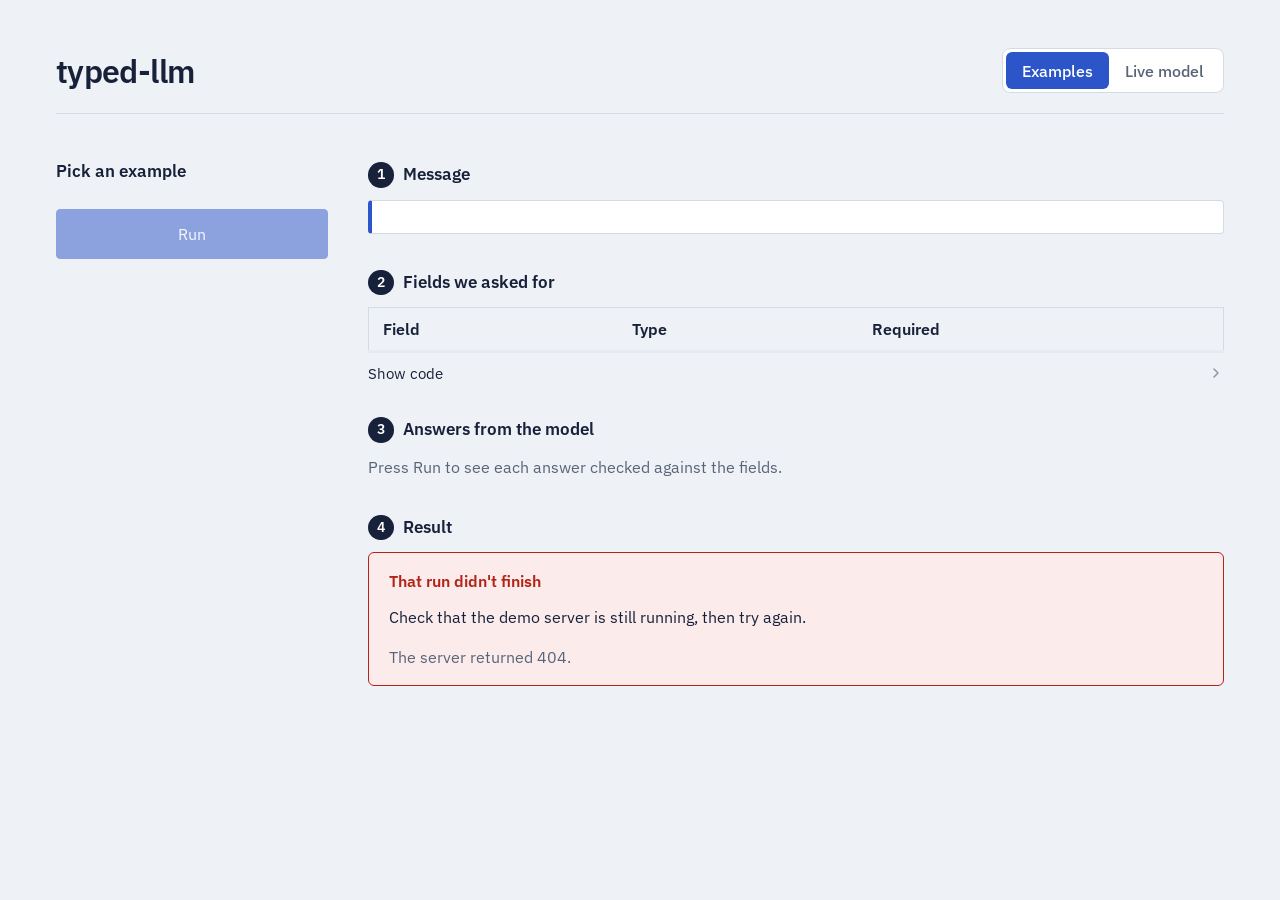
==== kotlin-library/demo-ui/src/main/resources/static/index.html @ dff80be6 "Kotlin library added with schema generator and LLM provider support" ====
<!doctype html>
<html lang="en" data-theme="light">
<head>
  <meta charset="utf-8">
  <meta name="viewport" content="width=device-width, initial-scale=1">
  <title>typed-llm demo</title>
  <link rel="preconnect" href="https://fonts.googleapis.com">
  <link rel="preconnect" href="https://fonts.gstatic.com" crossorigin>
  <link rel="stylesheet" href="https://fonts.googleapis.com/css2?family=IBM+Plex+Mono:wght@400;500&family=IBM+Plex+Sans:wght@400;500;600&display=swap">
  <link rel="stylesheet" href="vendor/pico.min.css">
  <link rel="stylesheet" href="styles.css">
  <script type="module" src="app.js"></script>
</head>
<body>
  <header class="masthead">
    <h1>typed-llm</h1>
    <div class="modes" role="tablist" aria-label="Demo mode">
      <button type="button" role="tab" id="tab-examples" data-mode="examples" aria-selected="true">Examples</button>
      <button type="button" role="tab" id="tab-live" data-mode="live" aria-selected="false">Live model</button>
    </div>
  </header>

  <main class="layout">
    <aside class="controls">
      <div id="examples-controls">
        <h2>Pick an example</h2>
        <fieldset id="scenario-list"></fieldset>
      </div>
      <div id="live-controls" hidden>
        <h2>How the fields are sent</h2>
        <fieldset id="live-model-list"></fieldset>
        <p class="hint">Runs on this computer with Ollama. Free, and no account needed.</p>
      </div>
      <button id="run-button" type="button" disabled>Run</button>
    </aside>

    <div class="flow">
      <section class="step" aria-labelledby="step-message">
        <h2 id="step-message"><span class="step-number">1</span>Message</h2>
        <blockquote id="message-view" class="message"></blockquote>
        <textarea id="message-input" rows="3" hidden aria-label="Message to send to the model"></textarea>
      </section>

      <section class="step" aria-labelledby="step-fields">
        <h2 id="step-fields"><span class="step-number">2</span>Fields we asked for</h2>
        <table class="fields">
          <thead><tr><th>Field</th><th>Type</th><th>Required</th></tr></thead>
          <tbody id="field-rows"></tbody>
        </table>
        <details class="code">
          <summary>Show code</summary>
          <p>The Kotlin type a developer writes</p>
          <pre><code id="target-source"></code></pre>
          <p>The JSON Schema the library generates from it</p>
          <pre><code id="target-schema"></code></pre>
        </details>
      </section>

      <section class="step" aria-labelledby="step-answers">
        <h2 id="step-answers"><span class="step-number">3</span>Answers from the model</h2>
        <p id="answers-empty" class="empty">Press Run to see each answer checked against the fields.</p>
        <ol id="attempts" class="attempts"></ol>
      </section>

      <section class="step" aria-labelledby="step-result" aria-live="polite">
        <h2 id="step-result"><span class="step-number">4</span>Result</h2>
        <div id="result" class="result"></div>
      </section>
    </div>
  </main>

  <template id="attempt-template">
    <li class="attempt">
      <div class="attempt-head">
        <span class="attempt-number"></span>
        <span class="verdict"></span>
      </div>
      <p class="attempt-problem"></p>
      <pre class="attempt-output"></pre>
      <details class="attempt-error">
        <summary>Exact error</summary>
        <pre></pre>
      </details>
    </li>
  </template>
</body>
</html>
---- kotlin-library/demo-ui/src/main/resources/static/vendor/pico.min.css ----
@charset "UTF-8";/*!
 * Pico CSS ✨ v2.1.1 (https://picocss.com)
 * Copyright 2019-2025 - Licensed under MIT
 */:host,:root{--pico-font-family-emoji:"Apple Color Emoji","Segoe UI Emoji","Segoe UI Symbol","Noto Color Emoji";--pico-font-family-sans-serif:system-ui,"Segoe UI",Roboto,Oxygen,Ubuntu,Cantarell,Helvetica,Arial,"Helvetica Neue",sans-serif,var(--pico-font-family-emoji);--pico-font-family-monospace:ui-monospace,SFMono-Regular,"SF Mono",Menlo,Consolas,"Liberation Mono",monospace,var(--pico-font-family-emoji);--pico-font-family:var(--pico-font-family-sans-serif);--pico-line-height:1.5;--pico-font-weight:400;--pico-font-size:100%;--pico-text-underline-offset:0.1rem;--pico-border-radius:0.25rem;--pico-border-width:0.0625rem;--pico-outline-width:0.125rem;--pico-transition:0.2s ease-in-out;--pico-spacing:1rem;--pico-typography-spacing-vertical:1rem;--pico-block-spacing-vertical:var(--pico-spacing);--pico-block-spacing-horizontal:var(--pico-spacing);--pico-grid-column-gap:var(--pico-spacing);--pico-grid-row-gap:var(--pico-spacing);--pico-form-element-spacing-vertical:0.75rem;--pico-form-element-spacing-horizontal:1rem;--pico-group-box-shadow:0 0 0 rgba(0, 0, 0, 0);--pico-group-box-shadow-focus-with-button:0 0 0 var(--pico-outline-width) var(--pico-primary-focus);--pico-group-box-shadow-focus-with-input:0 0 0 0.0625rem var(--pico-form-element-border-color);--pico-modal-overlay-backdrop-filter:blur(0.375rem);--pico-nav-element-spacing-vertical:1rem;--pico-nav-element-spacing-horizontal:0.5rem;--pico-nav-link-spacing-vertical:0.5rem;--pico-nav-link-spacing-horizontal:0.5rem;--pico-nav-breadcrumb-divider:">";--pico-icon-checkbox:url("data:image/svg+xml,%3Csvg xmlns='http://www.w3.org/2000/svg' width='24' height='24' viewBox='0 0 24 24' fill='none' stroke='rgb(255, 255, 255)' stroke-width='4' stroke-linecap='round' stroke-linejoin='round'%3E%3Cpolyline points='20 6 9 17 4 12'%3E%3C/polyline%3E%3C/svg%3E");--pico-icon-minus:url("data:image/svg+xml,%3Csvg xmlns='http://www.w3.org/2000/svg' width='24' height='24' viewBox='0 0 24 24' fill='none' stroke='rgb(255, 255, 255)' stroke-width='4' stroke-linecap='round' stroke-linejoin='round'%3E%3Cline x1='5' y1='12' x2='19' y2='12'%3E%3C/line%3E%3C/svg%3E");--pico-icon-chevron:url("data:image/svg+xml,%3Csvg xmlns='http://www.w3.org/2000/svg' width='24' height='24' viewBox='0 0 24 24' fill='none' stroke='rgb(136, 145, 164)' stroke-width='2' stroke-linecap='round' stroke-linejoin='round'%3E%3Cpolyline points='6 9 12 15 18 9'%3E%3C/polyline%3E%3C/svg%3E");--pico-icon-date:url("data:image/svg+xml,%3Csvg xmlns='http://www.w3.org/2000/svg' width='24' height='24' viewBox='0 0 24 24' fill='none' stroke='rgb(136, 145, 164)' stroke-width='2' stroke-linecap='round' stroke-linejoin='round'%3E%3Crect x='3' y='4' width='18' height='18' rx='2' ry='2'%3E%3C/rect%3E%3Cline x1='16' y1='2' x2='16' y2='6'%3E%3C/line%3E%3Cline x1='8' y1='2' x2='8' y2='6'%3E%3C/line%3E%3Cline x1='3' y1='10' x2='21' y2='10'%3E%3C/line%3E%3C/svg%3E");--pico-icon-time:url("data:image/svg+xml,%3Csvg xmlns='http://www.w3.org/2000/svg' width='24' height='24' viewBox='0 0 24 24' fill='none' stroke='rgb(136, 145, 164)' stroke-width='2' stroke-linecap='round' stroke-linejoin='round'%3E%3Ccircle cx='12' cy='12' r='10'%3E%3C/circle%3E%3Cpolyline points='12 6 12 12 16 14'%3E%3C/polyline%3E%3C/svg%3E");--pico-icon-search:url("data:image/svg+xml,%3Csvg xmlns='http://www.w3.org/2000/svg' width='24' height='24' viewBox='0 0 24 24' fill='none' stroke='rgb(136, 145, 164)' stroke-width='1.5' stroke-linecap='round' stroke-linejoin='round'%3E%3Ccircle cx='11' cy='11' r='8'%3E%3C/circle%3E%3Cline x1='21' y1='21' x2='16.65' y2='16.65'%3E%3C/line%3E%3C/svg%3E");--pico-icon-close:url("data:image/svg+xml,%3Csvg xmlns='http://www.w3.org/2000/svg' width='24' height='24' viewBox='0 0 24 24' fill='none' stroke='rgb(136, 145, 164)' stroke-width='3' stroke-linecap='round' stroke-linejoin='round'%3E%3Cline x1='18' y1='6' x2='6' y2='18'%3E%3C/line%3E%3Cline x1='6' y1='6' x2='18' y2='18'%3E%3C/line%3E%3C/svg%3E");--pico-icon-loading:url("data:image/svg+xml,%3Csvg fill='none' height='24' width='24' viewBox='0 0 24 24' xmlns='http://www.w3.org/2000/svg' %3E%3Cstyle%3E g %7B animation: rotate 2s linear infinite; transform-origin: center center; %7D circle %7B stroke-dasharray: 75,100; stroke-dashoffset: -5; animation: dash 1.5s ease-in-out infinite; stroke-linecap: round; %7D @keyframes rotate %7B 0%25 %7B transform: rotate(0deg); %7D 100%25 %7B transform: rotate(360deg); %7D %7D @keyframes dash %7B 0%25 %7B stroke-dasharray: 1,100; stroke-dashoffset: 0; %7D 50%25 %7B stroke-dasharray: 44.5,100; stroke-dashoffset: -17.5; %7D 100%25 %7B stroke-dasharray: 44.5,100; stroke-dashoffset: -62; %7D %7D %3C/style%3E%3Cg%3E%3Ccircle cx='12' cy='12' r='10' fill='none' stroke='rgb(136, 145, 164)' stroke-width='4' /%3E%3C/g%3E%3C/svg%3E")}@media (min-width:576px){:host,:root{--pico-font-size:106.25%}}@media (min-width:768px){:host,:root{--pico-font-size:112.5%}}@media (min-width:1024px){:host,:root{--pico-font-size:118.75%}}@media (min-width:1280px){:host,:root{--pico-font-size:125%}}@media (min-width:1536px){:host,:root{--pico-font-size:131.25%}}a{--pico-text-decoration:underline}a.contrast,a.secondary{--pico-text-decoration:underline}small{--pico-font-size:0.875em}h1,h2,h3,h4,h5,h6{--pico-font-weight:700}h1{--pico-font-size:2rem;--pico-line-height:1.125;--pico-typography-spacing-top:3rem}h2{--pico-font-size:1.75rem;--pico-line-height:1.15;--pico-typography-spacing-top:2.625rem}h3{--pico-font-size:1.5rem;--pico-line-height:1.175;--pico-typography-spacing-top:2.25rem}h4{--pico-font-size:1.25rem;--pico-line-height:1.2;--pico-typography-spacing-top:1.874rem}h5{--pico-font-size:1.125rem;--pico-line-height:1.225;--pico-typography-spacing-top:1.6875rem}h6{--pico-font-size:1rem;--pico-line-height:1.25;--pico-typography-spacing-top:1.5rem}tfoot td,tfoot th,thead td,thead th{--pico-font-weight:600;--pico-border-width:0.1875rem}code,kbd,pre,samp{--pico-font-family:var(--pico-font-family-monospace)}kbd{--pico-font-weight:bolder}:where(select,textarea),input:not([type=submit],[type=button],[type=reset],[type=checkbox],[type=radio],[type=file]){--pico-outline-width:0.0625rem}[type=search]{--pico-border-radius:5rem}[type=checkbox],[type=radio]{--pico-border-width:0.125rem}[type=checkbox][role=switch]{--pico-border-width:0.1875rem}details.dropdown summary:not([role=button]){--pico-outline-width:0.0625rem}nav details.dropdown summary:focus-visible{--pico-outline-width:0.125rem}[role=search]{--pico-border-radius:5rem}[role=group]:has(button.secondary:focus,[type=submit].secondary:focus,[type=button].secondary:focus,[role=button].secondary:focus),[role=search]:has(button.secondary:focus,[type=submit].secondary:focus,[type=button].secondary:focus,[role=button].secondary:focus){--pico-group-box-shadow-focus-with-button:0 0 0 var(--pico-outline-width) var(--pico-secondary-focus)}[role=group]:has(button.contrast:focus,[type=submit].contrast:focus,[type=button].contrast:focus,[role=button].contrast:focus),[role=search]:has(button.contrast:focus,[type=submit].contrast:focus,[type=button].contrast:focus,[role=button].contrast:focus){--pico-group-box-shadow-focus-with-button:0 0 0 var(--pico-outline-width) var(--pico-contrast-focus)}[role=group] [role=button],[role=group] [type=button],[role=group] [type=submit],[role=group] button,[role=search] [role=button],[role=search] [type=button],[role=search] [type=submit],[role=search] button{--pico-form-element-spacing-horizontal:2rem}details summary[role=button]:not(.outline)::after{filter:brightness(0) invert(1)}[aria-busy=true]:not(input,select,textarea):is(button,[type=submit],[type=button],[type=reset],[role=button]):not(.outline)::before{filter:brightness(0) invert(1)}:host(:not([data-theme=dark])),:root:not([data-theme=dark]),[data-theme=light]{color-scheme:light;--pico-background-color:#fff;--pico-color:#373c44;--pico-text-selection-color:rgba(2, 154, 232, 0.25);--pico-muted-color:#646b79;--pico-muted-border-color:rgb(231, 234, 239.5);--pico-primary:#0172ad;--pico-primary-background:#0172ad;--pico-primary-border:var(--pico-primary-background);--pico-primary-underline:rgba(1, 114, 173, 0.5);--pico-primary-hover:#015887;--pico-primary-hover-background:#02659a;--pico-primary-hover-border:var(--pico-primary-hover-background);--pico-primary-hover-underline:var(--pico-primary-hover);--pico-primary-focus:rgba(2, 154, 232, 0.5);--pico-primary-inverse:#fff;--pico-secondary:#5d6b89;--pico-secondary-background:#525f7a;--pico-secondary-border:var(--pico-secondary-background);--pico-secondary-underline:rgba(93, 107, 137, 0.5);--pico-secondary-hover:#48536b;--pico-secondary-hover-background:#48536b;--pico-secondary-hover-border:var(--pico-secondary-hover-background);--pico-secondary-hover-underline:var(--pico-secondary-hover);--pico-secondary-focus:rgba(93, 107, 137, 0.25);--pico-secondary-inverse:#fff;--pico-contrast:#181c25;--pico-contrast-background:#181c25;--pico-contrast-border:var(--pico-contrast-background);--pico-contrast-underline:rgba(24, 28, 37, 0.5);--pico-contrast-hover:#000;--pico-contrast-hover-background:#000;--pico-contrast-hover-border:var(--pico-contrast-hover-background);--pico-contrast-hover-underline:var(--pico-secondary-hover);--pico-contrast-focus:rgba(93, 107, 137, 0.25);--pico-contrast-inverse:#fff;--pico-box-shadow:0.0145rem 0.029rem 0.174rem rgba(129, 145, 181, 0.01698),0.0335rem 0.067rem 0.402rem rgba(129, 145, 181, 0.024),0.0625rem 0.125rem 0.75rem rgba(129, 145, 181, 0.03),0.1125rem 0.225rem 1.35rem rgba(129, 145, 181, 0.036),0.2085rem 0.417rem 2.502rem rgba(129, 145, 181, 0.04302),0.5rem 1rem 6rem rgba(129, 145, 181, 0.06),0 0 0 0.0625rem rgba(129, 145, 181, 0.015);--pico-h1-color:#2d3138;--pico-h2-color:#373c44;--pico-h3-color:#424751;--pico-h4-color:#4d535e;--pico-h5-color:#5c6370;--pico-h6-color:#646b79;--pico-mark-background-color:rgb(252.5, 230.5, 191.5);--pico-mark-color:#0f1114;--pico-ins-color:rgb(28.5, 105.5, 84);--pico-del-color:rgb(136, 56.5, 53);--pico-blockquote-border-color:var(--pico-muted-border-color);--pico-blockquote-footer-color:var(--pico-muted-color);--pico-button-box-shadow:0 0 0 rgba(0, 0, 0, 0);--pico-button-hover-box-shadow:0 0 0 rgba(0, 0, 0, 0);--pico-table-border-color:var(--pico-muted-border-color);--pico-table-row-stripped-background-color:rgba(111, 120, 135, 0.0375);--pico-code-background-color:rgb(243, 244.5, 246.75);--pico-code-color:#646b79;--pico-code-kbd-background-color:var(--pico-color);--pico-code-kbd-color:var(--pico-background-color);--pico-form-element-background-color:rgb(251, 251.5, 252.25);--pico-form-element-selected-background-color:#dfe3eb;--pico-form-element-border-color:#cfd5e2;--pico-form-element-color:#23262c;--pico-form-element-placeholder-color:var(--pico-muted-color);--pico-form-element-active-background-color:#fff;--pico-form-element-active-border-color:var(--pico-primary-border);--pico-form-element-focus-color:var(--pico-primary-border);--pico-form-element-disabled-opacity:0.5;--pico-form-element-invalid-border-color:rgb(183.5, 105.5, 106.5);--pico-form-element-invalid-active-border-color:rgb(200.25, 79.25, 72.25);--pico-form-element-invalid-focus-color:var(--pico-form-element-invalid-active-border-color);--pico-form-element-valid-border-color:rgb(76, 154.5, 137.5);--pico-form-element-valid-active-border-color:rgb(39, 152.75, 118.75);--pico-form-element-valid-focus-color:var(--pico-form-element-valid-active-border-color);--pico-switch-background-color:#bfc7d9;--pico-switch-checked-background-color:var(--pico-primary-background);--pico-switch-color:#fff;--pico-switch-thumb-box-shadow:0 0 0 rgba(0, 0, 0, 0);--pico-range-border-color:#dfe3eb;--pico-range-active-border-color:#bfc7d9;--pico-range-thumb-border-color:var(--pico-background-color);--pico-range-thumb-color:var(--pico-secondary-background);--pico-range-thumb-active-color:var(--pico-primary-background);--pico-accordion-border-color:var(--pico-muted-border-color);--pico-accordion-active-summary-color:var(--pico-primary-hover);--pico-accordion-close-summary-color:var(--pico-color);--pico-accordion-open-summary-color:var(--pico-muted-color);--pico-card-background-color:var(--pico-background-color);--pico-card-border-color:var(--pico-muted-border-color);--pico-card-box-shadow:var(--pico-box-shadow);--pico-card-sectioning-background-color:rgb(251, 251.5, 252.25);--pico-dropdown-background-color:#fff;--pico-dropdown-border-color:#eff1f4;--pico-dropdown-box-shadow:var(--pico-box-shadow);--pico-dropdown-color:var(--pico-color);--pico-dropdown-hover-background-color:#eff1f4;--pico-loading-spinner-opacity:0.5;--pico-modal-overlay-background-color:rgba(232, 234, 237, 0.75);--pico-progress-background-color:#dfe3eb;--pico-progress-color:var(--pico-primary-background);--pico-tooltip-background-color:var(--pico-contrast-background);--pico-tooltip-color:var(--pico-contrast-inverse);--pico-icon-valid:url("data:image/svg+xml,%3Csvg xmlns='http://www.w3.org/2000/svg' width='24' height='24' viewBox='0 0 24 24' fill='none' stroke='rgb(76, 154.5, 137.5)' stroke-width='2' stroke-linecap='round' stroke-linejoin='round'%3E%3Cpolyline points='20 6 9 17 4 12'%3E%3C/polyline%3E%3C/svg%3E");--pico-icon-invalid:url("data:image/svg+xml,%3Csvg xmlns='http://www.w3.org/2000/svg' width='24' height='24' viewBox='0 0 24 24' fill='none' stroke='rgb(200.25, 79.25, 72.25)' stroke-width='2' stroke-linecap='round' stroke-linejoin='round'%3E%3Ccircle cx='12' cy='12' r='10'%3E%3C/circle%3E%3Cline x1='12' y1='8' x2='12' y2='12'%3E%3C/line%3E%3Cline x1='12' y1='16' x2='12.01' y2='16'%3E%3C/line%3E%3C/svg%3E")}:host(:not([data-theme=dark])) input:is([type=submit],[type=button],[type=reset],[type=checkbox],[type=radio],[type=file]),:root:not([data-theme=dark]) input:is([type=submit],[type=button],[type=reset],[type=checkbox],[type=radio],[type=file]),[data-theme=light] input:is([type=submit],[type=button],[type=reset],[type=checkbox],[type=radio],[type=file]){--pico-form-element-focus-color:var(--pico-primary-focus)}@media only screen and (prefers-color-scheme:dark){:host(:not([data-theme])),:root:not([data-theme]){color-scheme:dark;--pico-background-color:rgb(19, 22.5, 30.5);--pico-color:#c2c7d0;--pico-text-selection-color:rgba(1, 170, 255, 0.1875);--pico-muted-color:#7b8495;--pico-muted-border-color:#202632;--pico-primary:#01aaff;--pico-primary-background:#0172ad;--pico-primary-border:var(--pico-primary-background);--pico-primary-underline:rgba(1, 170, 255, 0.5);--pico-primary-hover:#79c0ff;--pico-primary-hover-background:#017fc0;--pico-primary-hover-border:var(--pico-primary-hover-background);--pico-primary-hover-underline:var(--pico-primary-hover);--pico-primary-focus:rgba(1, 170, 255, 0.375);--pico-primary-inverse:#fff;--pico-secondary:#969eaf;--pico-secondary-background:#525f7a;--pico-secondary-border:var(--pico-secondary-background);--pico-secondary-underline:rgba(150, 158, 175, 0.5);--pico-secondary-hover:#b3b9c5;--pico-secondary-hover-background:#5d6b89;--pico-secondary-hover-border:var(--pico-secondary-hover-background);--pico-secondary-hover-underline:var(--pico-secondary-hover);--pico-secondary-focus:rgba(144, 158, 190, 0.25);--pico-secondary-inverse:#fff;--pico-contrast:#dfe3eb;--pico-contrast-background:#eff1f4;--pico-contrast-border:var(--pico-contrast-background);--pico-contrast-underline:rgba(223, 227, 235, 0.5);--pico-contrast-hover:#fff;--pico-contrast-hover-background:#fff;--pico-contrast-hover-border:var(--pico-contrast-hover-background);--pico-contrast-hover-underline:var(--pico-contrast-hover);--pico-contrast-focus:rgba(207, 213, 226, 0.25);--pico-contrast-inverse:#000;--pico-box-shadow:0.0145rem 0.029rem 0.174rem rgba(7, 8.5, 12, 0.01698),0.0335rem 0.067rem 0.402rem rgba(7, 8.5, 12, 0.024),0.0625rem 0.125rem 0.75rem rgba(7, 8.5, 12, 0.03),0.1125rem 0.225rem 1.35rem rgba(7, 8.5, 12, 0.036),0.2085rem 0.417rem 2.502rem rgba(7, 8.5, 12, 0.04302),0.5rem 1rem 6rem rgba(7, 8.5, 12, 0.06),0 0 0 0.0625rem rgba(7, 8.5, 12, 0.015);--pico-h1-color:#f0f1f3;--pico-h2-color:#e0e3e7;--pico-h3-color:#c2c7d0;--pico-h4-color:#b3b9c5;--pico-h5-color:#a4acba;--pico-h6-color:#8891a4;--pico-mark-background-color:#014063;--pico-mark-color:#fff;--pico-ins-color:#62af9a;--pico-del-color:rgb(205.5, 126, 123);--pico-blockquote-border-color:var(--pico-muted-border-color);--pico-blockquote-footer-color:var(--pico-muted-color);--pico-button-box-shadow:0 0 0 rgba(0, 0, 0, 0);--pico-button-hover-box-shadow:0 0 0 rgba(0, 0, 0, 0);--pico-table-border-color:var(--pico-muted-border-color);--pico-table-row-stripped-background-color:rgba(111, 120, 135, 0.0375);--pico-code-background-color:rgb(26, 30.5, 40.25);--pico-code-color:#8891a4;--pico-code-kbd-background-color:var(--pico-color);--pico-code-kbd-color:var(--pico-background-color);--pico-form-element-background-color:rgb(28, 33, 43.5);--pico-form-element-selected-background-color:#2a3140;--pico-form-element-border-color:#2a3140;--pico-form-element-color:#e0e3e7;--pico-form-element-placeholder-color:#8891a4;--pico-form-element-active-background-color:rgb(26, 30.5, 40.25);--pico-form-element-active-border-color:var(--pico-primary-border);--pico-form-element-focus-color:var(--pico-primary-border);--pico-form-element-disabled-opacity:0.5;--pico-form-element-invalid-border-color:rgb(149.5, 74, 80);--pico-form-element-invalid-active-border-color:rgb(183.25, 63.5, 59);--pico-form-element-invalid-focus-color:var(--pico-form-element-invalid-active-border-color);--pico-form-element-valid-border-color:#2a7b6f;--pico-form-element-valid-active-border-color:rgb(22, 137, 105.5);--pico-form-element-valid-focus-color:var(--pico-form-element-valid-active-border-color);--pico-switch-background-color:#333c4e;--pico-switch-checked-background-color:var(--pico-primary-background);--pico-switch-color:#fff;--pico-switch-thumb-box-shadow:0 0 0 rgba(0, 0, 0, 0);--pico-range-border-color:#202632;--pico-range-active-border-color:#2a3140;--pico-range-thumb-border-color:var(--pico-background-color);--pico-range-thumb-color:var(--pico-secondary-background);--pico-range-thumb-active-color:var(--pico-primary-background);--pico-accordion-border-color:var(--pico-muted-border-color);--pico-accordion-active-summary-color:var(--pico-primary-hover);--pico-accordion-close-summary-color:var(--pico-color);--pico-accordion-open-summary-color:var(--pico-muted-color);--pico-card-background-color:#181c25;--pico-card-border-color:var(--pico-card-background-color);--pico-card-box-shadow:var(--pico-box-shadow);--pico-card-sectioning-background-color:rgb(26, 30.5, 40.25);--pico-dropdown-background-color:#181c25;--pico-dropdown-border-color:#202632;--pico-dropdown-box-shadow:var(--pico-box-shadow);--pico-dropdown-color:var(--pico-color);--pico-dropdown-hover-background-color:#202632;--pico-loading-spinner-opacity:0.5;--pico-modal-overlay-background-color:rgba(7.5, 8.5, 10, 0.75);--pico-progress-background-color:#202632;--pico-progress-color:var(--pico-primary-background);--pico-tooltip-background-color:var(--pico-contrast-background);--pico-tooltip-color:var(--pico-contrast-inverse);--pico-icon-valid:url("data:image/svg+xml,%3Csvg xmlns='http://www.w3.org/2000/svg' width='24' height='24' viewBox='0 0 24 24' fill='none' stroke='rgb(42, 123, 111)' stroke-width='2' stroke-linecap='round' stroke-linejoin='round'%3E%3Cpolyline points='20 6 9 17 4 12'%3E%3C/polyline%3E%3C/svg%3E");--pico-icon-invalid:url("data:image/svg+xml,%3Csvg xmlns='http://www.w3.org/2000/svg' width='24' height='24' viewBox='0 0 24 24' fill='none' stroke='rgb(149.5, 74, 80)' stroke-width='2' stroke-linecap='round' stroke-linejoin='round'%3E%3Ccircle cx='12' cy='12' r='10'%3E%3C/circle%3E%3Cline x1='12' y1='8' x2='12' y2='12'%3E%3C/line%3E%3Cline x1='12' y1='16' x2='12.01' y2='16'%3E%3C/line%3E%3C/svg%3E")}:host(:not([data-theme])) input:is([type=submit],[type=button],[type=reset],[type=checkbox],[type=radio],[type=file]),:root:not([data-theme]) input:is([type=submit],[type=button],[type=reset],[type=checkbox],[type=radio],[type=file]){--pico-form-element-focus-color:var(--pico-primary-focus)}:host(:not([data-theme])) details summary[role=button].contrast:not(.outline)::after,:root:not([data-theme]) details summary[role=button].contrast:not(.outline)::after{filter:brightness(0)}:host(:not([data-theme])) [aria-busy=true]:not(input,select,textarea).contrast:is(button,[type=submit],[type=button],[type=reset],[role=button]):not(.outline)::before,:root:not([data-theme]) [aria-busy=true]:not(input,select,textarea).contrast:is(button,[type=submit],[type=button],[type=reset],[role=button]):not(.outline)::before{filter:brightness(0)}}[data-theme=dark]{color-scheme:dark;--pico-background-color:rgb(19, 22.5, 30.5);--pico-color:#c2c7d0;--pico-text-selection-color:rgba(1, 170, 255, 0.1875);--pico-muted-color:#7b8495;--pico-muted-border-color:#202632;--pico-primary:#01aaff;--pico-primary-background:#0172ad;--pico-primary-border:var(--pico-primary-background);--pico-primary-underline:rgba(1, 170, 255, 0.5);--pico-primary-hover:#79c0ff;--pico-primary-hover-background:#017fc0;--pico-primary-hover-border:var(--pico-primary-hover-background);--pico-primary-hover-underline:var(--pico-primary-hover);--pico-primary-focus:rgba(1, 170, 255, 0.375);--pico-primary-inverse:#fff;--pico-secondary:#969eaf;--pico-secondary-background:#525f7a;--pico-secondary-border:var(--pico-secondary-background);--pico-secondary-underline:rgba(150, 158, 175, 0.5);--pico-secondary-hover:#b3b9c5;--pico-secondary-hover-background:#5d6b89;--pico-secondary-hover-border:var(--pico-secondary-hover-background);--pico-secondary-hover-underline:var(--pico-secondary-hover);--pico-secondary-focus:rgba(144, 158, 190, 0.25);--pico-secondary-inverse:#fff;--pico-contrast:#dfe3eb;--pico-contrast-background:#eff1f4;--pico-contrast-border:var(--pico-contrast-background);--pico-contrast-underline:rgba(223, 227, 235, 0.5);--pico-contrast-hover:#fff;--pico-contrast-hover-background:#fff;--pico-contrast-hover-border:var(--pico-contrast-hover-background);--pico-contrast-hover-underline:var(--pico-contrast-hover);--pico-contrast-focus:rgba(207, 213, 226, 0.25);--pico-contrast-inverse:#000;--pico-box-shadow:0.0145rem 0.029rem 0.174rem rgba(7, 8.5, 12, 0.01698),0.0335rem 0.067rem 0.402rem rgba(7, 8.5, 12, 0.024),0.0625rem 0.125rem 0.75rem rgba(7, 8.5, 12, 0.03),0.1125rem 0.225rem 1.35rem rgba(7, 8.5, 12, 0.036),0.2085rem 0.417rem 2.502rem rgba(7, 8.5, 12, 0.04302),0.5rem 1rem 6rem rgba(7, 8.5, 12, 0.06),0 0 0 0.0625rem rgba(7, 8.5, 12, 0.015);--pico-h1-color:#f0f1f3;--pico-h2-color:#e0e3e7;--pico-h3-color:#c2c7d0;--pico-h4-color:#b3b9c5;--pico-h5-color:#a4acba;--pico-h6-color:#8891a4;--pico-mark-background-color:#014063;--pico-mark-color:#fff;--pico-ins-color:#62af9a;--pico-del-color:rgb(205.5, 126, 123);--pico-blockquote-border-color:var(--pico-muted-border-color);--pico-blockquote-footer-color:var(--pico-muted-color);--pico-button-box-shadow:0 0 0 rgba(0, 0, 0, 0);--pico-button-hover-box-shadow:0 0 0 rgba(0, 0, 0, 0);--pico-table-border-color:var(--pico-muted-border-color);--pico-table-row-stripped-background-color:rgba(111, 120, 135, 0.0375);--pico-code-background-color:rgb(26, 30.5, 40.25);--pico-code-color:#8891a4;--pico-code-kbd-background-color:var(--pico-color);--pico-code-kbd-color:var(--pico-background-color);--pico-form-element-background-color:rgb(28, 33, 43.5);--pico-form-element-selected-background-color:#2a3140;--pico-form-element-border-color:#2a3140;--pico-form-element-color:#e0e3e7;--pico-form-element-placeholder-color:#8891a4;--pico-form-element-active-background-color:rgb(26, 30.5, 40.25);--pico-form-element-active-border-color:var(--pico-primary-border);--pico-form-element-focus-color:var(--pico-primary-border);--pico-form-element-disabled-opacity:0.5;--pico-form-element-invalid-border-color:rgb(149.5, 74, 80);--pico-form-element-invalid-active-border-color:rgb(183.25, 63.5, 59);--pico-form-element-invalid-focus-color:var(--pico-form-element-invalid-active-border-color);--pico-form-element-valid-border-color:#2a7b6f;--pico-form-element-valid-active-border-color:rgb(22, 137, 105.5);--pico-form-element-valid-focus-color:var(--pico-form-element-valid-active-border-color);--pico-switch-background-color:#333c4e;--pico-switch-checked-background-color:var(--pico-primary-background);--pico-switch-color:#fff;--pico-switch-thumb-box-shadow:0 0 0 rgba(0, 0, 0, 0);--pico-range-border-color:#202632;--pico-range-active-border-color:#2a3140;--pico-range-thumb-border-color:var(--pico-background-color);--pico-range-thumb-color:var(--pico-secondary-background);--pico-range-thumb-active-color:var(--pico-primary-background);--pico-accordion-border-color:var(--pico-muted-border-color);--pico-accordion-active-summary-color:var(--pico-primary-hover);--pico-accordion-close-summary-color:var(--pico-color);--pico-accordion-open-summary-color:var(--pico-muted-color);--pico-card-background-color:#181c25;--pico-card-border-color:var(--pico-card-background-color);--pico-card-box-shadow:var(--pico-box-shadow);--pico-card-sectioning-background-color:rgb(26, 30.5, 40.25);--pico-dropdown-background-color:#181c25;--pico-dropdown-border-color:#202632;--pico-dropdown-box-shadow:var(--pico-box-shadow);--pico-dropdown-color:var(--pico-color);--pico-dropdown-hover-background-color:#202632;--pico-loading-spinner-opacity:0.5;--pico-modal-overlay-background-color:rgba(7.5, 8.5, 10, 0.75);--pico-progress-background-color:#202632;--pico-progress-color:var(--pico-primary-background);--pico-tooltip-background-color:var(--pico-contrast-background);--pico-tooltip-color:var(--pico-contrast-inverse);--pico-icon-valid:url("data:image/svg+xml,%3Csvg xmlns='http://www.w3.org/2000/svg' width='24' height='24' viewBox='0 0 24 24' fill='none' stroke='rgb(42, 123, 111)' stroke-width='2' stroke-linecap='round' stroke-linejoin='round'%3E%3Cpolyline points='20 6 9 17 4 12'%3E%3C/polyline%3E%3C/svg%3E");--pico-icon-invalid:url("data:image/svg+xml,%3Csvg xmlns='http://www.w3.org/2000/svg' width='24' height='24' viewBox='0 0 24 24' fill='none' stroke='rgb(149.5, 74, 80)' stroke-width='2' stroke-linecap='round' stroke-linejoin='round'%3E%3Ccircle cx='12' cy='12' r='10'%3E%3C/circle%3E%3Cline x1='12' y1='8' x2='12' y2='12'%3E%3C/line%3E%3Cline x1='12' y1='16' x2='12.01' y2='16'%3E%3C/line%3E%3C/svg%3E")}[data-theme=dark] input:is([type=submit],[type=button],[type=reset],[type=checkbox],[type=radio],[type=file]){--pico-form-element-focus-color:var(--pico-primary-focus)}[data-theme=dark] details summary[role=button].contrast:not(.outline)::after{filter:brightness(0)}[data-theme=dark] [aria-busy=true]:not(input,select,textarea).contrast:is(button,[type=submit],[type=button],[type=reset],[role=button]):not(.outline)::before{filter:brightness(0)}[type=checkbox],[type=radio],[type=range],progress{accent-color:var(--pico-primary)}*,::after,::before{box-sizing:border-box;background-repeat:no-repeat}::after,::before{text-decoration:inherit;vertical-align:inherit}:where(:host),:where(:root){-webkit-tap-highlight-color:transparent;-webkit-text-size-adjust:100%;-moz-text-size-adjust:100%;text-size-adjust:100%;background-color:var(--pico-background-color);color:var(--pico-color);font-weight:var(--pico-font-weight);font-size:var(--pico-font-size);line-height:var(--pico-line-height);font-family:var(--pico-font-family);text-underline-offset:var(--pico-text-underline-offset);text-rendering:optimizeLegibility;overflow-wrap:break-word;-moz-tab-size:4;-o-tab-size:4;tab-size:4}body{width:100%;margin:0}main{display:block}body>footer,body>header,body>main{padding-block:var(--pico-block-spacing-vertical)}section{margin-bottom:var(--pico-block-spacing-vertical)}.container,.container-fluid{width:100%;margin-right:auto;margin-left:auto;padding-right:var(--pico-spacing);padding-left:var(--pico-spacing)}@media (min-width:576px){.container{max-width:510px;padding-right:0;padding-left:0}}@media (min-width:768px){.container{max-width:700px}}@media (min-width:1024px){.container{max-width:950px}}@media (min-width:1280px){.container{max-width:1200px}}@media (min-width:1536px){.container{max-width:1450px}}.grid{grid-column-gap:var(--pico-grid-column-gap);grid-row-gap:var(--pico-grid-row-gap);display:grid;grid-template-columns:1fr}@media (min-width:768px){.grid{grid-template-columns:repeat(auto-fit,minmax(0%,1fr))}}.grid>*{min-width:0}.overflow-auto{overflow:auto}b,strong{font-weight:bolder}sub,sup{position:relative;font-size:.75em;line-height:0;vertical-align:baseline}sub{bottom:-.25em}sup{top:-.5em}address,blockquote,dl,ol,p,pre,table,ul{margin-top:0;margin-bottom:var(--pico-typography-spacing-vertical);color:var(--pico-color);font-style:normal;font-weight:var(--pico-font-weight)}h1,h2,h3,h4,h5,h6{margin-top:0;margin-bottom:var(--pico-typography-spacing-vertical);color:var(--pico-color);font-weight:var(--pico-font-weight);font-size:var(--pico-font-size);line-height:var(--pico-line-height);font-family:var(--pico-font-family)}h1{--pico-color:var(--pico-h1-color)}h2{--pico-color:var(--pico-h2-color)}h3{--pico-color:var(--pico-h3-color)}h4{--pico-color:var(--pico-h4-color)}h5{--pico-color:var(--pico-h5-color)}h6{--pico-color:var(--pico-h6-color)}:where(article,address,blockquote,dl,figure,form,ol,p,pre,table,ul)~:is(h1,h2,h3,h4,h5,h6){margin-top:var(--pico-typography-spacing-top)}p{margin-bottom:var(--pico-typography-spacing-vertical)}hgroup{margin-bottom:var(--pico-typography-spacing-vertical)}hgroup>*{margin-top:0;margin-bottom:0}hgroup>:not(:first-child):last-child{--pico-color:var(--pico-muted-color);--pico-font-weight:unset;font-size:1rem}:where(ol,ul) li{margin-bottom:calc(var(--pico-typography-spacing-vertical) * .25)}:where(dl,ol,ul) :where(dl,ol,ul){margin:0;margin-top:calc(var(--pico-typography-spacing-vertical) * .25)}ul li{list-style:square}mark{padding:.125rem .25rem;background-color:var(--pico-mark-background-color);color:var(--pico-mark-color);vertical-align:baseline}blockquote{display:block;margin:var(--pico-typography-spacing-vertical) 0;padding:var(--pico-spacing);border-right:none;border-left:.25rem solid var(--pico-blockquote-border-color);border-inline-start:0.25rem solid var(--pico-blockquote-border-color);border-inline-end:none}blockquote footer{margin-top:calc(var(--pico-typography-spacing-vertical) * .5);color:var(--pico-blockquote-footer-color)}abbr[title]{border-bottom:1px dotted;text-decoration:none;cursor:help}ins{color:var(--pico-ins-color);text-decoration:none}del{color:var(--pico-del-color)}::-moz-selection{background-color:var(--pico-text-selection-color)}::selection{background-color:var(--pico-text-selection-color)}:where(a:not([role=button])),[role=link]{--pico-color:var(--pico-primary);--pico-background-color:transparent;--pico-underline:var(--pico-primary-underline);outline:0;background-color:var(--pico-background-color);color:var(--pico-color);-webkit-text-decoration:var(--pico-text-decoration);text-decoration:var(--pico-text-decoration);text-decoration-color:var(--pico-underline);text-underline-offset:0.125em;transition:background-color var(--pico-transition),color var(--pico-transition),box-shadow var(--pico-transition),-webkit-text-decoration var(--pico-transition);transition:background-color var(--pico-transition),color var(--pico-transition),text-decoration var(--pico-transition),box-shadow var(--pico-transition);transition:background-color var(--pico-transition),color var(--pico-transition),text-decoration var(--pico-transition),box-shadow var(--pico-transition),-webkit-text-decoration var(--pico-transition)}:where(a:not([role=button])):is([aria-current]:not([aria-current=false]),:hover,:active,:focus),[role=link]:is([aria-current]:not([aria-current=false]),:hover,:active,:focus){--pico-color:var(--pico-primary-hover);--pico-underline:var(--pico-primary-hover-underline);--pico-text-decoration:underline}:where(a:not([role=button])):focus-visible,[role=link]:focus-visible{box-shadow:0 0 0 var(--pico-outline-width) var(--pico-primary-focus)}:where(a:not([role=button])).secondary,[role=link].secondary{--pico-color:var(--pico-secondary);--pico-underline:var(--pico-secondary-underline)}:where(a:not([role=button])).secondary:is([aria-current]:not([aria-current=false]),:hover,:active,:focus),[role=link].secondary:is([aria-current]:not([aria-current=false]),:hover,:active,:focus){--pico-color:var(--pico-secondary-hover);--pico-underline:var(--pico-secondary-hover-underline)}:where(a:not([role=button])).contrast,[role=link].contrast{--pico-color:var(--pico-contrast);--pico-underline:var(--pico-contrast-underline)}:where(a:not([role=button])).contrast:is([aria-current]:not([aria-current=false]),:hover,:active,:focus),[role=link].contrast:is([aria-current]:not([aria-current=false]),:hover,:active,:focus){--pico-color:var(--pico-contrast-hover);--pico-underline:var(--pico-contrast-hover-underline)}a[role=button]{display:inline-block}button{margin:0;overflow:visible;font-family:inherit;text-transform:none}[type=button],[type=reset],[type=submit],button{-webkit-appearance:button}[role=button],[type=button],[type=file]::file-selector-button,[type=reset],[type=submit],button{--pico-background-color:var(--pico-primary-background);--pico-border-color:var(--pico-primary-border);--pico-color:var(--pico-primary-inverse);--pico-box-shadow:var(--pico-button-box-shadow, 0 0 0 rgba(0, 0, 0, 0));padding:var(--pico-form-element-spacing-vertical) var(--pico-form-element-spacing-horizontal);border:var(--pico-border-width) solid var(--pico-border-color);border-radius:var(--pico-border-radius);outline:0;background-color:var(--pico-background-color);box-shadow:var(--pico-box-shadow);color:var(--pico-color);font-weight:var(--pico-font-weight);font-size:1rem;line-height:var(--pico-line-height);text-align:center;text-decoration:none;cursor:pointer;-webkit-user-select:none;-moz-user-select:none;user-select:none;transition:background-color var(--pico-transition),border-color var(--pico-transition),color var(--pico-transition),box-shadow var(--pico-transition)}[role=button]:is(:hover,:active,:focus),[role=button]:is([aria-current]:not([aria-current=false])),[type=button]:is(:hover,:active,:focus),[type=button]:is([aria-current]:not([aria-current=false])),[type=file]::file-selector-button:is(:hover,:active,:focus),[type=file]::file-selector-button:is([aria-current]:not([aria-current=false])),[type=reset]:is(:hover,:active,:focus),[type=reset]:is([aria-current]:not([aria-current=false])),[type=submit]:is(:hover,:active,:focus),[type=submit]:is([aria-current]:not([aria-current=false])),button:is(:hover,:active,:focus),button:is([aria-current]:not([aria-current=false])){--pico-background-color:var(--pico-primary-hover-background);--pico-border-color:var(--pico-primary-hover-border);--pico-box-shadow:var(--pico-button-hover-box-shadow, 0 0 0 rgba(0, 0, 0, 0));--pico-color:var(--pico-primary-inverse)}[role=button]:focus,[role=button]:is([aria-current]:not([aria-current=false])):focus,[type=button]:focus,[type=button]:is([aria-current]:not([aria-current=false])):focus,[type=file]::file-selector-button:focus,[type=file]::file-selector-button:is([aria-current]:not([aria-current=false])):focus,[type=reset]:focus,[type=reset]:is([aria-current]:not([aria-current=false])):focus,[type=submit]:focus,[type=submit]:is([aria-current]:not([aria-current=false])):focus,button:focus,button:is([aria-current]:not([aria-current=false])):focus{--pico-box-shadow:var(--pico-button-hover-box-shadow, 0 0 0 rgba(0, 0, 0, 0)),0 0 0 var(--pico-outline-width) var(--pico-primary-focus)}[type=button],[type=reset],[type=submit]{margin-bottom:var(--pico-spacing)}:is(button,[type=submit],[type=button],[role=button]).secondary,[type=file]::file-selector-button,[type=reset]{--pico-background-color:var(--pico-secondary-background);--pico-border-color:var(--pico-secondary-border);--pico-color:var(--pico-secondary-inverse);cursor:pointer}:is(button,[type=submit],[type=button],[role=button]).secondary:is([aria-current]:not([aria-current=false]),:hover,:active,:focus),[type=file]::file-selector-button:is([aria-current]:not([aria-current=false]),:hover,:active,:focus),[type=reset]:is([aria-current]:not([aria-current=false]),:hover,:active,:focus){--pico-background-color:var(--pico-secondary-hover-background);--pico-border-color:var(--pico-secondary-hover-border);--pico-color:var(--pico-secondary-inverse)}:is(button,[type=submit],[type=button],[role=button]).secondary:focus,:is(button,[type=submit],[type=button],[role=button]).secondary:is([aria-current]:not([aria-current=false])):focus,[type=file]::file-selector-button:focus,[type=file]::file-selector-button:is([aria-current]:not([aria-current=false])):focus,[type=reset]:focus,[type=reset]:is([aria-current]:not([aria-current=false])):focus{--pico-box-shadow:var(--pico-button-hover-box-shadow, 0 0 0 rgba(0, 0, 0, 0)),0 0 0 var(--pico-outline-width) var(--pico-secondary-focus)}:is(button,[type=submit],[type=button],[role=button]).contrast{--pico-background-color:var(--pico-contrast-background);--pico-border-color:var(--pico-contrast-border);--pico-color:var(--pico-contrast-inverse)}:is(button,[type=submit],[type=button],[role=button]).contrast:is([aria-current]:not([aria-current=false]),:hover,:active,:focus){--pico-background-color:var(--pico-contrast-hover-background);--pico-border-color:var(--pico-contrast-hover-border);--pico-color:var(--pico-contrast-inverse)}:is(button,[type=submit],[type=button],[role=button]).contrast:focus,:is(button,[type=submit],[type=button],[role=button]).contrast:is([aria-current]:not([aria-current=false])):focus{--pico-box-shadow:var(--pico-button-hover-box-shadow, 0 0 0 rgba(0, 0, 0, 0)),0 0 0 var(--pico-outline-width) var(--pico-contrast-focus)}:is(button,[type=submit],[type=button],[role=button]).outline,[type=reset].outline{--pico-background-color:transparent;--pico-color:var(--pico-primary);--pico-border-color:var(--pico-primary)}:is(button,[type=submit],[type=button],[role=button]).outline:is([aria-current]:not([aria-current=false]),:hover,:active,:focus),[type=reset].outline:is([aria-current]:not([aria-current=false]),:hover,:active,:focus){--pico-background-color:transparent;--pico-color:var(--pico-primary-hover);--pico-border-color:var(--pico-primary-hover)}:is(button,[type=submit],[type=button],[role=button]).outline.secondary,[type=reset].outline{--pico-color:var(--pico-secondary);--pico-border-color:var(--pico-secondary)}:is(button,[type=submit],[type=button],[role=button]).outline.secondary:is([aria-current]:not([aria-current=false]),:hover,:active,:focus),[type=reset].outline:is([aria-current]:not([aria-current=false]),:hover,:active,:focus){--pico-color:var(--pico-secondary-hover);--pico-border-color:var(--pico-secondary-hover)}:is(button,[type=submit],[type=button],[role=button]).outline.contrast{--pico-color:var(--pico-contrast);--pico-border-color:var(--pico-contrast)}:is(button,[type=submit],[type=button],[role=button]).outline.contrast:is([aria-current]:not([aria-current=false]),:hover,:active,:focus){--pico-color:var(--pico-contrast-hover);--pico-border-color:var(--pico-contrast-hover)}:where(button,[type=submit],[type=reset],[type=button],[role=button])[disabled],:where(fieldset[disabled]) :is(button,[type=submit],[type=button],[type=reset],[role=button]){opacity:.5;pointer-events:none}:where(table){width:100%;border-collapse:collapse;border-spacing:0;text-indent:0}td,th{padding:calc(var(--pico-spacing)/ 2) var(--pico-spacing);border-bottom:var(--pico-border-width) solid var(--pico-table-border-color);background-color:var(--pico-background-color);color:var(--pico-color);font-weight:var(--pico-font-weight);text-align:left;text-align:start}tfoot td,tfoot th{border-top:var(--pico-border-width) solid var(--pico-table-border-color);border-bottom:0}table.striped tbody tr:nth-child(odd) td,table.striped tbody tr:nth-child(odd) th{background-color:var(--pico-table-row-stripped-background-color)}:where(audio,canvas,iframe,img,svg,video){vertical-align:middle}audio,video{display:inline-block}audio:not([controls]){display:none;height:0}:where(iframe){border-style:none}img{max-width:100%;height:auto;border-style:none}:where(svg:not([fill])){fill:currentColor}svg:not(:host),svg:not(:root){overflow:hidden}code,kbd,pre,samp{font-size:.875em;font-family:var(--pico-font-family)}pre code,pre samp{font-size:inherit;font-family:inherit}pre{-ms-overflow-style:scrollbar;overflow:auto}code,kbd,pre,samp{border-radius:var(--pico-border-radius);background:var(--pico-code-background-color);color:var(--pico-code-color);font-weight:var(--pico-font-weight);line-height:initial}code,kbd,samp{display:inline-block;padding:.375rem}pre{display:block;margin-bottom:var(--pico-spacing);overflow-x:auto}pre>code,pre>samp{display:block;padding:var(--pico-spacing);background:0 0;line-height:var(--pico-line-height)}kbd{background-color:var(--pico-code-kbd-background-color);color:var(--pico-code-kbd-color);vertical-align:baseline}figure{display:block;margin:0;padding:0}figure figcaption{padding:calc(var(--pico-spacing) * .5) 0;color:var(--pico-muted-color)}hr{height:0;margin:var(--pico-typography-spacing-vertical) 0;border:0;border-top:1px solid var(--pico-muted-border-color);color:inherit}[hidden],template{display:none!important}canvas{display:inline-block}input,optgroup,select,textarea{margin:0;font-size:1rem;line-height:var(--pico-line-height);font-family:inherit;letter-spacing:inherit}input{overflow:visible}select{text-transform:none}legend{max-width:100%;padding:0;color:inherit;white-space:normal}textarea{overflow:auto}[type=checkbox],[type=radio]{padding:0}::-webkit-inner-spin-button,::-webkit-outer-spin-button{height:auto}[type=search]{-webkit-appearance:textfield;outline-offset:-2px}[type=search]::-webkit-search-decoration{-webkit-appearance:none}::-webkit-file-upload-button{-webkit-appearance:button;font:inherit}::-moz-focus-inner{padding:0;border-style:none}:-moz-focusring{outline:0}:-moz-ui-invalid{box-shadow:none}::-ms-expand{display:none}[type=file],[type=range]{padding:0;border-width:0}input:not([type=checkbox],[type=radio],[type=range]){height:calc(1rem * var(--pico-line-height) + var(--pico-form-element-spacing-vertical) * 2 + var(--pico-border-width) * 2)}fieldset{width:100%;margin:0;margin-bottom:var(--pico-spacing);padding:0;border:0}fieldset legend,label{display:block;margin-bottom:calc(var(--pico-spacing) * .375);color:var(--pico-color);font-weight:var(--pico-form-label-font-weight,var(--pico-font-weight))}fieldset legend{margin-bottom:calc(var(--pico-spacing) * .5)}button[type=submit],input:not([type=checkbox],[type=radio]),select,textarea{width:100%}input:not([type=checkbox],[type=radio],[type=range],[type=file]),select,textarea{-webkit-appearance:none;-moz-appearance:none;appearance:none;padding:var(--pico-form-element-spacing-vertical) var(--pico-form-element-spacing-horizontal)}input,select,textarea{--pico-background-color:var(--pico-form-element-background-color);--pico-border-color:var(--pico-form-element-border-color);--pico-color:var(--pico-form-element-color);--pico-box-shadow:none;border:var(--pico-border-width) solid var(--pico-border-color);border-radius:var(--pico-border-radius);outline:0;background-color:var(--pico-background-color);box-shadow:var(--pico-box-shadow);color:var(--pico-color);font-weight:var(--pico-font-weight);transition:background-color var(--pico-transition),border-color var(--pico-transition),color var(--pico-transition),box-shadow var(--pico-transition)}:where(select,textarea):not([readonly]):is(:active,:focus),input:not([type=submit],[type=button],[type=reset],[type=checkbox],[type=radio],[readonly]):is(:active,:focus){--pico-background-color:var(--pico-form-element-active-background-color)}:where(select,textarea):not([readonly]):is(:active,:focus),input:not([type=submit],[type=button],[type=reset],[role=switch],[readonly]):is(:active,:focus){--pico-border-color:var(--pico-form-element-active-border-color)}:where(select,textarea):not([readonly]):focus,input:not([type=submit],[type=button],[type=reset],[type=range],[type=file],[readonly]):focus{--pico-box-shadow:0 0 0 var(--pico-outline-width) var(--pico-form-element-focus-color)}:where(fieldset[disabled]) :is(input:not([type=submit],[type=button],[type=reset]),select,textarea),input:not([type=submit],[type=button],[type=reset])[disabled],label[aria-disabled=true],select[disabled],textarea[disabled]{opacity:var(--pico-form-element-disabled-opacity);pointer-events:none}label[aria-disabled=true] input[disabled]{opacity:1}:where(input,select,textarea):not([type=checkbox],[type=radio],[type=date],[type=datetime-local],[type=month],[type=time],[type=week],[type=range])[aria-invalid]{padding-right:calc(var(--pico-form-element-spacing-horizontal) + 1.5rem)!important;padding-left:var(--pico-form-element-spacing-horizontal);padding-inline-start:var(--pico-form-element-spacing-horizontal)!important;padding-inline-end:calc(var(--pico-form-element-spacing-horizontal) + 1.5rem)!important;background-position:center right .75rem;background-size:1rem auto;background-repeat:no-repeat}:where(input,select,textarea):not([type=checkbox],[type=radio],[type=date],[type=datetime-local],[type=month],[type=time],[type=week],[type=range])[aria-invalid=false]:not(select){background-image:var(--pico-icon-valid)}:where(input,select,textarea):not([type=checkbox],[type=radio],[type=date],[type=datetime-local],[type=month],[type=time],[type=week],[type=range])[aria-invalid=true]:not(select){background-image:var(--pico-icon-invalid)}:where(input,select,textarea)[aria-invalid=false]{--pico-border-color:var(--pico-form-element-valid-border-color)}:where(input,select,textarea)[aria-invalid=false]:is(:active,:focus){--pico-border-color:var(--pico-form-element-valid-active-border-color)!important}:where(input,select,textarea)[aria-invalid=false]:is(:active,:focus):not([type=checkbox],[type=radio]){--pico-box-shadow:0 0 0 var(--pico-outline-width) var(--pico-form-element-valid-focus-color)!important}:where(input,select,textarea)[aria-invalid=true]{--pico-border-color:var(--pico-form-element-invalid-border-color)}:where(input,select,textarea)[aria-invalid=true]:is(:active,:focus){--pico-border-color:var(--pico-form-element-invalid-active-border-color)!important}:where(input,select,textarea)[aria-invalid=true]:is(:active,:focus):not([type=checkbox],[type=radio]){--pico-box-shadow:0 0 0 var(--pico-outline-width) var(--pico-form-element-invalid-focus-color)!important}[dir=rtl] :where(input,select,textarea):not([type=checkbox],[type=radio]):is([aria-invalid],[aria-invalid=true],[aria-invalid=false]){background-position:center left .75rem}input::-webkit-input-placeholder,input::placeholder,select:invalid,textarea::-webkit-input-placeholder,textarea::placeholder{color:var(--pico-form-element-placeholder-color);opacity:1}input:not([type=checkbox],[type=radio]),select,textarea{margin-bottom:var(--pico-spacing)}select::-ms-expand{border:0;background-color:transparent}select:not([multiple],[size]){padding-right:calc(var(--pico-form-element-spacing-horizontal) + 1.5rem);padding-left:var(--pico-form-element-spacing-horizontal);padding-inline-start:var(--pico-form-element-spacing-horizontal);padding-inline-end:calc(var(--pico-form-element-spacing-horizontal) + 1.5rem);background-image:var(--pico-icon-chevron);background-position:center right .75rem;background-size:1rem auto;background-repeat:no-repeat}select[multiple] option:checked{background:var(--pico-form-element-selected-background-color);color:var(--pico-form-element-color)}[dir=rtl] select:not([multiple],[size]){background-position:center left .75rem}textarea{display:block;resize:vertical}textarea[aria-invalid]{--pico-icon-height:calc(1rem * var(--pico-line-height) + var(--pico-form-element-spacing-vertical) * 2 + var(--pico-border-width) * 2);background-position:top right .75rem!important;background-size:1rem var(--pico-icon-height)!important}:where(input,select,textarea,fieldset,.grid)+small{display:block;width:100%;margin-top:calc(var(--pico-spacing) * -.75);margin-bottom:var(--pico-spacing);color:var(--pico-muted-color)}:where(input,select,textarea,fieldset,.grid)[aria-invalid=false]+small{color:var(--pico-ins-color)}:where(input,select,textarea,fieldset,.grid)[aria-invalid=true]+small{color:var(--pico-del-color)}label>:where(input,select,textarea){margin-top:calc(var(--pico-spacing) * .25)}label:has([type=checkbox],[type=radio]){width:-moz-fit-content;width:fit-content;cursor:pointer}[type=checkbox],[type=radio]{-webkit-appearance:none;-moz-appearance:none;appearance:none;width:1.25em;height:1.25em;margin-top:-.125em;margin-inline-end:.5em;border-width:var(--pico-border-width);vertical-align:middle;cursor:pointer}[type=checkbox]::-ms-check,[type=radio]::-ms-check{display:none}[type=checkbox]:checked,[type=checkbox]:checked:active,[type=checkbox]:checked:focus,[type=radio]:checked,[type=radio]:checked:active,[type=radio]:checked:focus{--pico-background-color:var(--pico-primary-background);--pico-border-color:var(--pico-primary-border);background-image:var(--pico-icon-checkbox);background-position:center;background-size:.75em auto;background-repeat:no-repeat}[type=checkbox]~label,[type=radio]~label{display:inline-block;margin-bottom:0;cursor:pointer}[type=checkbox]~label:not(:last-of-type),[type=radio]~label:not(:last-of-type){margin-inline-end:1em}[type=checkbox]:indeterminate{--pico-background-color:var(--pico-primary-background);--pico-border-color:var(--pico-primary-border);background-image:var(--pico-icon-minus);background-position:center;background-size:.75em auto;background-repeat:no-repeat}[type=radio]{border-radius:50%}[type=radio]:checked,[type=radio]:checked:active,[type=radio]:checked:focus{--pico-background-color:var(--pico-primary-inverse);border-width:.35em;background-image:none}[type=checkbox][role=switch]{--pico-background-color:var(--pico-switch-background-color);--pico-color:var(--pico-switch-color);width:2.25em;height:1.25em;border:var(--pico-border-width) solid var(--pico-border-color);border-radius:1.25em;background-color:var(--pico-background-color);line-height:1.25em}[type=checkbox][role=switch]:not([aria-invalid]){--pico-border-color:var(--pico-switch-background-color)}[type=checkbox][role=switch]:before{display:block;aspect-ratio:1;height:100%;border-radius:50%;background-color:var(--pico-color);box-shadow:var(--pico-switch-thumb-box-shadow);content:"";transition:margin .1s ease-in-out}[type=checkbox][role=switch]:focus{--pico-background-color:var(--pico-switch-background-color);--pico-border-color:var(--pico-switch-background-color)}[type=checkbox][role=switch]:checked{--pico-background-color:var(--pico-switch-checked-background-color);--pico-border-color:var(--pico-switch-checked-background-color);background-image:none}[type=checkbox][role=switch]:checked::before{margin-inline-start:calc(2.25em - 1.25em)}[type=checkbox][role=switch][disabled]{--pico-background-color:var(--pico-border-color)}[type=checkbox][aria-invalid=false]:checked,[type=checkbox][aria-invalid=false]:checked:active,[type=checkbox][aria-invalid=false]:checked:focus,[type=checkbox][role=switch][aria-invalid=false]:checked,[type=checkbox][role=switch][aria-invalid=false]:checked:active,[type=checkbox][role=switch][aria-invalid=false]:checked:focus{--pico-background-color:var(--pico-form-element-valid-border-color)}[type=checkbox]:checked:active[aria-invalid=true],[type=checkbox]:checked:focus[aria-invalid=true],[type=checkbox]:checked[aria-invalid=true],[type=checkbox][role=switch]:checked:active[aria-invalid=true],[type=checkbox][role=switch]:checked:focus[aria-invalid=true],[type=checkbox][role=switch]:checked[aria-invalid=true]{--pico-background-color:var(--pico-form-element-invalid-border-color)}[type=checkbox][aria-invalid=false]:checked,[type=checkbox][aria-invalid=false]:checked:active,[type=checkbox][aria-invalid=false]:checked:focus,[type=checkbox][role=switch][aria-invalid=false]:checked,[type=checkbox][role=switch][aria-invalid=false]:checked:active,[type=checkbox][role=switch][aria-invalid=false]:checked:focus,[type=radio][aria-invalid=false]:checked,[type=radio][aria-invalid=false]:checked:active,[type=radio][aria-invalid=false]:checked:focus{--pico-border-color:var(--pico-form-element-valid-border-color)}[type=checkbox]:checked:active[aria-invalid=true],[type=checkbox]:checked:focus[aria-invalid=true],[type=checkbox]:checked[aria-invalid=true],[type=checkbox][role=switch]:checked:active[aria-invalid=true],[type=checkbox][role=switch]:checked:focus[aria-invalid=true],[type=checkbox][role=switch]:checked[aria-invalid=true],[type=radio]:checked:active[aria-invalid=true],[type=radio]:checked:focus[aria-invalid=true],[type=radio]:checked[aria-invalid=true]{--pico-border-color:var(--pico-form-element-invalid-border-color)}[type=color]::-webkit-color-swatch-wrapper{padding:0}[type=color]::-moz-focus-inner{padding:0}[type=color]::-webkit-color-swatch{border:0;border-radius:calc(var(--pico-border-radius) * .5)}[type=color]::-moz-color-swatch{border:0;border-radius:calc(var(--pico-border-radius) * .5)}input:not([type=checkbox],[type=radio],[type=range],[type=file]):is([type=date],[type=datetime-local],[type=month],[type=time],[type=week]){--pico-icon-position:0.75rem;--pico-icon-width:1rem;padding-right:calc(var(--pico-icon-width) + var(--pico-icon-position));background-image:var(--pico-icon-date);background-position:center right var(--pico-icon-position);background-size:var(--pico-icon-width) auto;background-repeat:no-repeat}input:not([type=checkbox],[type=radio],[type=range],[type=file])[type=time]{background-image:var(--pico-icon-time)}[type=date]::-webkit-calendar-picker-indicator,[type=datetime-local]::-webkit-calendar-picker-indicator,[type=month]::-webkit-calendar-picker-indicator,[type=time]::-webkit-calendar-picker-indicator,[type=week]::-webkit-calendar-picker-indicator{width:var(--pico-icon-width);margin-right:calc(var(--pico-icon-width) * -1);margin-left:var(--pico-icon-position);opacity:0}@-moz-document url-prefix(){[type=date],[type=datetime-local],[type=month],[type=time],[type=week]{padding-right:var(--pico-form-element-spacing-horizontal)!important;background-image:none!important}}[dir=rtl] :is([type=date],[type=datetime-local],[type=month],[type=time],[type=week]){text-align:right}[type=file]{--pico-color:var(--pico-muted-color);margin-left:calc(var(--pico-outline-width) * -1);padding:calc(var(--pico-form-element-spacing-vertical) * .5) 0;padding-left:var(--pico-outline-width);border:0;border-radius:0;background:0 0}[type=file]::file-selector-button{margin-right:calc(var(--pico-spacing)/ 2);padding:calc(var(--pico-form-element-spacing-vertical) * .5) var(--pico-form-element-spacing-horizontal)}[type=file]:is(:hover,:active,:focus)::file-selector-button{--pico-background-color:var(--pico-secondary-hover-background);--pico-border-color:var(--pico-secondary-hover-border)}[type=file]:focus::file-selector-button{--pico-box-shadow:var(--pico-button-hover-box-shadow, 0 0 0 rgba(0, 0, 0, 0)),0 0 0 var(--pico-outline-width) var(--pico-secondary-focus)}[type=range]{-webkit-appearance:none;-moz-appearance:none;appearance:none;width:100%;height:1.25rem;background:0 0}[type=range]::-webkit-slider-runnable-track{width:100%;height:.375rem;border-radius:var(--pico-border-radius);background-color:var(--pico-range-border-color);-webkit-transition:background-color var(--pico-transition),box-shadow var(--pico-transition);transition:background-color var(--pico-transition),box-shadow var(--pico-transition)}[type=range]::-moz-range-track{width:100%;height:.375rem;border-radius:var(--pico-border-radius);background-color:var(--pico-range-border-color);-moz-transition:background-color var(--pico-transition),box-shadow var(--pico-transition);transition:background-color var(--pico-transition),box-shadow var(--pico-transition)}[type=range]::-ms-track{width:100%;height:.375rem;border-radius:var(--pico-border-radius);background-color:var(--pico-range-border-color);-ms-transition:background-color var(--pico-transition),box-shadow var(--pico-transition);transition:background-color var(--pico-transition),box-shadow var(--pico-transition)}[type=range]::-webkit-slider-thumb{-webkit-appearance:none;width:1.25rem;height:1.25rem;margin-top:-.4375rem;border:2px solid var(--pico-range-thumb-border-color);border-radius:50%;background-color:var(--pico-range-thumb-color);cursor:pointer;-webkit-transition:background-color var(--pico-transition),transform var(--pico-transition);transition:background-color var(--pico-transition),transform var(--pico-transition)}[type=range]::-moz-range-thumb{-webkit-appearance:none;width:1.25rem;height:1.25rem;margin-top:-.4375rem;border:2px solid var(--pico-range-thumb-border-color);border-radius:50%;background-color:var(--pico-range-thumb-color);cursor:pointer;-moz-transition:background-color var(--pico-transition),transform var(--pico-transition);transition:background-color var(--pico-transition),transform var(--pico-transition)}[type=range]::-ms-thumb{-webkit-appearance:none;width:1.25rem;height:1.25rem;margin-top:-.4375rem;border:2px solid var(--pico-range-thumb-border-color);border-radius:50%;background-color:var(--pico-range-thumb-color);cursor:pointer;-ms-transition:background-color var(--pico-transition),transform var(--pico-transition);transition:background-color var(--pico-transition),transform var(--pico-transition)}[type=range]:active,[type=range]:focus-within{--pico-range-border-color:var(--pico-range-active-border-color);--pico-range-thumb-color:var(--pico-range-thumb-active-color)}[type=range]:active::-webkit-slider-thumb{transform:scale(1.25)}[type=range]:active::-moz-range-thumb{transform:scale(1.25)}[type=range]:active::-ms-thumb{transform:scale(1.25)}input:not([type=checkbox],[type=radio],[type=range],[type=file])[type=search]{padding-inline-start:calc(var(--pico-form-element-spacing-horizontal) + 1.75rem);background-image:var(--pico-icon-search);background-position:center left calc(var(--pico-form-element-spacing-horizontal) + .125rem);background-size:1rem auto;background-repeat:no-repeat}input:not([type=checkbox],[type=radio],[type=range],[type=file])[type=search][aria-invalid]{padding-inline-start:calc(var(--pico-form-element-spacing-horizontal) + 1.75rem)!important;background-position:center left 1.125rem,center right .75rem}input:not([type=checkbox],[type=radio],[type=range],[type=file])[type=search][aria-invalid=false]{background-image:var(--pico-icon-search),var(--pico-icon-valid)}input:not([type=checkbox],[type=radio],[type=range],[type=file])[type=search][aria-invalid=true]{background-image:var(--pico-icon-search),var(--pico-icon-invalid)}[dir=rtl] :where(input):not([type=checkbox],[type=radio],[type=range],[type=file])[type=search]{background-position:center right 1.125rem}[dir=rtl] :where(input):not([type=checkbox],[type=radio],[type=range],[type=file])[type=search][aria-invalid]{background-position:center right 1.125rem,center left .75rem}details{display:block;margin-bottom:var(--pico-spacing)}details summary{line-height:1rem;list-style-type:none;cursor:pointer;transition:color var(--pico-transition)}details summary:not([role]){color:var(--pico-accordion-close-summary-color)}details summary::-webkit-details-marker{display:none}details summary::marker{display:none}details summary::-moz-list-bullet{list-style-type:none}details summary::after{display:block;width:1rem;height:1rem;margin-inline-start:calc(var(--pico-spacing,1rem) * .5);float:right;transform:rotate(-90deg);background-image:var(--pico-icon-chevron);background-position:right center;background-size:1rem auto;background-repeat:no-repeat;content:"";transition:transform var(--pico-transition)}details summary:focus{outline:0}details summary:focus:not([role]){color:var(--pico-accordion-active-summary-color)}details summary:focus-visible:not([role]){outline:var(--pico-outline-width) solid var(--pico-primary-focus);outline-offset:calc(var(--pico-spacing,1rem) * 0.5);color:var(--pico-primary)}details summary[role=button]{width:100%;text-align:left}details summary[role=button]::after{height:calc(1rem * var(--pico-line-height,1.5))}details[open]>summary{margin-bottom:var(--pico-spacing)}details[open]>summary:not([role]):not(:focus){color:var(--pico-accordion-open-summary-color)}details[open]>summary::after{transform:rotate(0)}[dir=rtl] details summary{text-align:right}[dir=rtl] details summary::after{float:left;background-position:left center}article{margin-bottom:var(--pico-block-spacing-vertical);padding:var(--pico-block-spacing-vertical) var(--pico-block-spacing-horizontal);border-radius:var(--pico-border-radius);background:var(--pico-card-background-color);box-shadow:var(--pico-card-box-shadow)}article>footer,article>header{margin-right:calc(var(--pico-block-spacing-horizontal) * -1);margin-left:calc(var(--pico-block-spacing-horizontal) * -1);padding:calc(var(--pico-block-spacing-vertical) * .66) var(--pico-block-spacing-horizontal);background-color:var(--pico-card-sectioning-background-color)}article>header{margin-top:calc(var(--pico-block-spacing-vertical) * -1);margin-bottom:var(--pico-block-spacing-vertical);border-bottom:var(--pico-border-width) solid var(--pico-card-border-color);border-top-right-radius:var(--pico-border-radius);border-top-left-radius:var(--pico-border-radius)}article>footer{margin-top:var(--pico-block-spacing-vertical);margin-bottom:calc(var(--pico-block-spacing-vertical) * -1);border-top:var(--pico-border-width) solid var(--pico-card-border-color);border-bottom-right-radius:var(--pico-border-radius);border-bottom-left-radius:var(--pico-border-radius)}details.dropdown{position:relative;border-bottom:none}details.dropdown>a::after,details.dropdown>button::after,details.dropdown>summary::after{display:block;width:1rem;height:calc(1rem * var(--pico-line-height,1.5));margin-inline-start:.25rem;float:right;transform:rotate(0) translateX(.2rem);background-image:var(--pico-icon-chevron);background-position:right center;background-size:1rem auto;background-repeat:no-repeat;content:""}nav details.dropdown{margin-bottom:0}details.dropdown>summary:not([role]){height:calc(1rem * var(--pico-line-height) + var(--pico-form-element-spacing-vertical) * 2 + var(--pico-border-width) * 2);padding:var(--pico-form-element-spacing-vertical) var(--pico-form-element-spacing-horizontal);border:var(--pico-border-width) solid var(--pico-form-element-border-color);border-radius:var(--pico-border-radius);background-color:var(--pico-form-element-background-color);color:var(--pico-form-element-placeholder-color);line-height:inherit;cursor:pointer;-webkit-user-select:none;-moz-user-select:none;user-select:none;transition:background-color var(--pico-transition),border-color var(--pico-transition),color var(--pico-transition),box-shadow var(--pico-transition)}details.dropdown>summary:not([role]):active,details.dropdown>summary:not([role]):focus{border-color:var(--pico-form-element-active-border-color);background-color:var(--pico-form-element-active-background-color)}details.dropdown>summary:not([role]):focus{box-shadow:0 0 0 var(--pico-outline-width) var(--pico-form-element-focus-color)}details.dropdown>summary:not([role]):focus-visible{outline:0}details.dropdown>summary:not([role])[aria-invalid=false]{--pico-form-element-border-color:var(--pico-form-element-valid-border-color);--pico-form-element-active-border-color:var(--pico-form-element-valid-focus-color);--pico-form-element-focus-color:var(--pico-form-element-valid-focus-color)}details.dropdown>summary:not([role])[aria-invalid=true]{--pico-form-element-border-color:var(--pico-form-element-invalid-border-color);--pico-form-element-active-border-color:var(--pico-form-element-invalid-focus-color);--pico-form-element-focus-color:var(--pico-form-element-invalid-focus-color)}nav details.dropdown{display:inline;margin:calc(var(--pico-nav-element-spacing-vertical) * -1) 0}nav details.dropdown>summary::after{transform:rotate(0) translateX(0)}nav details.dropdown>summary:not([role]){height:calc(1rem * var(--pico-line-height) + var(--pico-nav-link-spacing-vertical) * 2);padding:calc(var(--pico-nav-link-spacing-vertical) - var(--pico-border-width) * 2) var(--pico-nav-link-spacing-horizontal)}nav details.dropdown>summary:not([role]):focus-visible{box-shadow:0 0 0 var(--pico-outline-width) var(--pico-primary-focus)}details.dropdown>summary+ul{display:flex;z-index:99;position:absolute;left:0;flex-direction:column;width:100%;min-width:-moz-fit-content;min-width:fit-content;margin:0;margin-top:var(--pico-outline-width);padding:0;border:var(--pico-border-width) solid var(--pico-dropdown-border-color);border-radius:var(--pico-border-radius);background-color:var(--pico-dropdown-background-color);box-shadow:var(--pico-dropdown-box-shadow);color:var(--pico-dropdown-color);white-space:nowrap;opacity:0;transition:opacity var(--pico-transition),transform 0s ease-in-out 1s}details.dropdown>summary+ul[dir=rtl]{right:0;left:auto}details.dropdown>summary+ul li{width:100%;margin-bottom:0;padding:calc(var(--pico-form-element-spacing-vertical) * .5) var(--pico-form-element-spacing-horizontal);list-style:none}details.dropdown>summary+ul li:first-of-type{margin-top:calc(var(--pico-form-element-spacing-vertical) * .5)}details.dropdown>summary+ul li:last-of-type{margin-bottom:calc(var(--pico-form-element-spacing-vertical) * .5)}details.dropdown>summary+ul li a{display:block;margin:calc(var(--pico-form-element-spacing-vertical) * -.5) calc(var(--pico-form-element-spacing-horizontal) * -1);padding:calc(var(--pico-form-element-spacing-vertical) * .5) var(--pico-form-element-spacing-horizontal);overflow:hidden;border-radius:0;color:var(--pico-dropdown-color);text-decoration:none;text-overflow:ellipsis}details.dropdown>summary+ul li a:active,details.dropdown>summary+ul li a:focus,details.dropdown>summary+ul li a:focus-visible,details.dropdown>summary+ul li a:hover,details.dropdown>summary+ul li a[aria-current]:not([aria-current=false]){background-color:var(--pico-dropdown-hover-background-color)}details.dropdown>summary+ul li label{width:100%}details.dropdown>summary+ul li:has(label):hover{background-color:var(--pico-dropdown-hover-background-color)}details.dropdown[open]>summary{margin-bottom:0}details.dropdown[open]>summary+ul{transform:scaleY(1);opacity:1;transition:opacity var(--pico-transition),transform 0s ease-in-out 0s}details.dropdown[open]>summary::before{display:block;z-index:1;position:fixed;width:100vw;height:100vh;inset:0;background:0 0;content:"";cursor:default}label>details.dropdown{margin-top:calc(var(--pico-spacing) * .25)}[role=group],[role=search]{display:inline-flex;position:relative;width:100%;margin-bottom:var(--pico-spacing);border-radius:var(--pico-border-radius);box-shadow:var(--pico-group-box-shadow,0 0 0 transparent);vertical-align:middle;transition:box-shadow var(--pico-transition)}[role=group] input:not([type=checkbox],[type=radio]),[role=group] select,[role=group]>*,[role=search] input:not([type=checkbox],[type=radio]),[role=search] select,[role=search]>*{position:relative;flex:1 1 auto;margin-bottom:0}[role=group] input:not([type=checkbox],[type=radio]):not(:first-child),[role=group] select:not(:first-child),[role=group]>:not(:first-child),[role=search] input:not([type=checkbox],[type=radio]):not(:first-child),[role=search] select:not(:first-child),[role=search]>:not(:first-child){margin-left:0;border-top-left-radius:0;border-bottom-left-radius:0}[role=group] input:not([type=checkbox],[type=radio]):not(:last-child),[role=group] select:not(:last-child),[role=group]>:not(:last-child),[role=search] input:not([type=checkbox],[type=radio]):not(:last-child),[role=search] select:not(:last-child),[role=search]>:not(:last-child){border-top-right-radius:0;border-bottom-right-radius:0}[role=group] input:not([type=checkbox],[type=radio]):focus,[role=group] select:focus,[role=group]>:focus,[role=search] input:not([type=checkbox],[type=radio]):focus,[role=search] select:focus,[role=search]>:focus{z-index:2}[role=group] [role=button]:not(:first-child),[role=group] [type=button]:not(:first-child),[role=group] [type=reset]:not(:first-child),[role=group] [type=submit]:not(:first-child),[role=group] button:not(:first-child),[role=group] input:not([type=checkbox],[type=radio]):not(:first-child),[role=group] select:not(:first-child),[role=search] [role=button]:not(:first-child),[role=search] [type=button]:not(:first-child),[role=search] [type=reset]:not(:first-child),[role=search] [type=submit]:not(:first-child),[role=search] button:not(:first-child),[role=search] input:not([type=checkbox],[type=radio]):not(:first-child),[role=search] select:not(:first-child){margin-left:calc(var(--pico-border-width) * -1)}[role=group] [role=button],[role=group] [type=button],[role=group] [type=reset],[role=group] [type=submit],[role=group] button,[role=search] [role=button],[role=search] [type=button],[role=search] [type=reset],[role=search] [type=submit],[role=search] button{width:auto}@supports selector(:has(*)){[role=group]:has(button:focus,[type=submit]:focus,[type=button]:focus,[role=button]:focus),[role=search]:has(button:focus,[type=submit]:focus,[type=button]:focus,[role=button]:focus){--pico-group-box-shadow:var(--pico-group-box-shadow-focus-with-button)}[role=group]:has(button:focus,[type=submit]:focus,[type=button]:focus,[role=button]:focus) input:not([type=checkbox],[type=radio]),[role=group]:has(button:focus,[type=submit]:focus,[type=button]:focus,[role=button]:focus) select,[role=search]:has(button:focus,[type=submit]:focus,[type=button]:focus,[role=button]:focus) input:not([type=checkbox],[type=radio]),[role=search]:has(button:focus,[type=submit]:focus,[type=button]:focus,[role=button]:focus) select{border-color:transparent}[role=group]:has(input:not([type=submit],[type=button]):focus,select:focus),[role=search]:has(input:not([type=submit],[type=button]):focus,select:focus){--pico-group-box-shadow:var(--pico-group-box-shadow-focus-with-input)}[role=group]:has(input:not([type=submit],[type=button]):focus,select:focus) [role=button],[role=group]:has(input:not([type=submit],[type=button]):focus,select:focus) [type=button],[role=group]:has(input:not([type=submit],[type=button]):focus,select:focus) [type=submit],[role=group]:has(input:not([type=submit],[type=button]):focus,select:focus) button,[role=search]:has(input:not([type=submit],[type=button]):focus,select:focus) [role=button],[role=search]:has(input:not([type=submit],[type=button]):focus,select:focus) [type=button],[role=search]:has(input:not([type=submit],[type=button]):focus,select:focus) [type=submit],[role=search]:has(input:not([type=submit],[type=button]):focus,select:focus) button{--pico-button-box-shadow:0 0 0 var(--pico-border-width) var(--pico-primary-border);--pico-button-hover-box-shadow:0 0 0 var(--pico-border-width) var(--pico-primary-hover-border)}[role=group] [role=button]:focus,[role=group] [type=button]:focus,[role=group] [type=reset]:focus,[role=group] [type=submit]:focus,[role=group] button:focus,[role=search] [role=button]:focus,[role=search] [type=button]:focus,[role=search] [type=reset]:focus,[role=search] [type=submit]:focus,[role=search] button:focus{box-shadow:none}}[role=search]>:first-child{border-top-left-radius:5rem;border-bottom-left-radius:5rem}[role=search]>:last-child{border-top-right-radius:5rem;border-bottom-right-radius:5rem}[aria-busy=true]:not(input,select,textarea,html,form){white-space:nowrap}[aria-busy=true]:not(input,select,textarea,html,form)::before{display:inline-block;width:1em;height:1em;background-image:var(--pico-icon-loading);background-size:1em auto;background-repeat:no-repeat;content:"";vertical-align:-.125em}[aria-busy=true]:not(input,select,textarea,html,form):not(:empty)::before{margin-inline-end:calc(var(--pico-spacing) * .5)}[aria-busy=true]:not(input,select,textarea,html,form):empty{text-align:center}[role=button][aria-busy=true],[type=button][aria-busy=true],[type=reset][aria-busy=true],[type=submit][aria-busy=true],a[aria-busy=true],button[aria-busy=true]{pointer-events:none}:host,:root{--pico-scrollbar-width:0px}dialog{display:flex;z-index:999;position:fixed;top:0;right:0;bottom:0;left:0;align-items:center;justify-content:center;width:inherit;min-width:100%;height:inherit;min-height:100%;padding:0;border:0;-webkit-backdrop-filter:var(--pico-modal-overlay-backdrop-filter);backdrop-filter:var(--pico-modal-overlay-backdrop-filter);background-color:var(--pico-modal-overlay-background-color);color:var(--pico-color)}dialog>article{width:100%;max-height:calc(100vh - var(--pico-spacing) * 2);margin:var(--pico-spacing);overflow:auto}@media (min-width:576px){dialog>article{max-width:510px}}@media (min-width:768px){dialog>article{max-width:700px}}dialog>article>header>*{margin-bottom:0}dialog>article>header .close,dialog>article>header :is(a,button)[rel=prev]{margin:0;margin-left:var(--pico-spacing);padding:0;float:right}dialog>article>footer{text-align:right}dialog>article>footer [role=button],dialog>article>footer button{margin-bottom:0}dialog>article>footer [role=button]:not(:first-of-type),dialog>article>footer button:not(:first-of-type){margin-left:calc(var(--pico-spacing) * .5)}dialog>article .close,dialog>article :is(a,button)[rel=prev]{display:block;width:1rem;height:1rem;margin-top:calc(var(--pico-spacing) * -1);margin-bottom:var(--pico-spacing);margin-left:auto;border:none;background-image:var(--pico-icon-close);background-position:center;background-size:auto 1rem;background-repeat:no-repeat;background-color:transparent;opacity:.5;transition:opacity var(--pico-transition)}dialog>article .close:is([aria-current]:not([aria-current=false]),:hover,:active,:focus),dialog>article :is(a,button)[rel=prev]:is([aria-current]:not([aria-current=false]),:hover,:active,:focus){opacity:1}dialog:not([open]),dialog[open=false]{display:none}.modal-is-open{padding-right:var(--pico-scrollbar-width,0);overflow:hidden;pointer-events:none;touch-action:none}.modal-is-open dialog{pointer-events:auto;touch-action:auto}:where(.modal-is-opening,.modal-is-closing) dialog,:where(.modal-is-opening,.modal-is-closing) dialog>article{animation-duration:.2s;animation-timing-function:ease-in-out;animation-fill-mode:both}:where(.modal-is-opening,.modal-is-closing) dialog{animation-duration:.8s;animation-name:modal-overlay}:where(.modal-is-opening,.modal-is-closing) dialog>article{animation-delay:.2s;animation-name:modal}.modal-is-closing dialog,.modal-is-closing dialog>article{animation-delay:0s;animation-direction:reverse}@keyframes modal-overlay{from{-webkit-backdrop-filter:none;backdrop-filter:none;background-color:transparent}}@keyframes modal{from{transform:translateY(-100%);opacity:0}}:where(nav li)::before{float:left;content:"​"}nav,nav ul{display:flex}nav{justify-content:space-between;overflow:visible}nav ol,nav ul{align-items:center;margin-bottom:0;padding:0;list-style:none}nav ol:first-of-type,nav ul:first-of-type{margin-left:calc(var(--pico-nav-element-spacing-horizontal) * -1)}nav ol:last-of-type,nav ul:last-of-type{margin-right:calc(var(--pico-nav-element-spacing-horizontal) * -1)}nav li{display:inline-block;margin:0;padding:var(--pico-nav-element-spacing-vertical) var(--pico-nav-element-spacing-horizontal)}nav li :where(a,[role=link]){display:inline-block;margin:calc(var(--pico-nav-link-spacing-vertical) * -1) calc(var(--pico-nav-link-spacing-horizontal) * -1);padding:var(--pico-nav-link-spacing-vertical) var(--pico-nav-link-spacing-horizontal);border-radius:var(--pico-border-radius)}nav li :where(a,[role=link]):not(:hover){text-decoration:none}nav li [role=button],nav li [type=button],nav li button,nav li input:not([type=checkbox],[type=radio],[type=range],[type=file]),nav li select{height:auto;margin-right:inherit;margin-bottom:0;margin-left:inherit;padding:calc(var(--pico-nav-link-spacing-vertical) - var(--pico-border-width) * 2) var(--pico-nav-link-spacing-horizontal)}nav[aria-label=breadcrumb]{align-items:center;justify-content:start}nav[aria-label=breadcrumb] ul li:not(:first-child){margin-inline-start:var(--pico-nav-link-spacing-horizontal)}nav[aria-label=breadcrumb] ul li a{margin:calc(var(--pico-nav-link-spacing-vertical) * -1) 0;margin-inline-start:calc(var(--pico-nav-link-spacing-horizontal) * -1)}nav[aria-label=breadcrumb] ul li:not(:last-child)::after{display:inline-block;position:absolute;width:calc(var(--pico-nav-link-spacing-horizontal) * 4);margin:0 calc(var(--pico-nav-link-spacing-horizontal) * -1);content:var(--pico-nav-breadcrumb-divider);color:var(--pico-muted-color);text-align:center;text-decoration:none;white-space:nowrap}nav[aria-label=breadcrumb] a[aria-current]:not([aria-current=false]){background-color:transparent;color:inherit;text-decoration:none;pointer-events:none}aside li,aside nav,aside ol,aside ul{display:block}aside li{padding:calc(var(--pico-nav-element-spacing-vertical) * .5) var(--pico-nav-element-spacing-horizontal)}aside li a{display:block}aside li [role=button]{margin:inherit}[dir=rtl] nav[aria-label=breadcrumb] ul li:not(:last-child) ::after{content:"\\"}progress{display:inline-block;vertical-align:baseline}progress{-webkit-appearance:none;-moz-appearance:none;display:inline-block;appearance:none;width:100%;height:.5rem;margin-bottom:calc(var(--pico-spacing) * .5);overflow:hidden;border:0;border-radius:var(--pico-border-radius);background-color:var(--pico-progress-background-color);color:var(--pico-progress-color)}progress::-webkit-progress-bar{border-radius:var(--pico-border-radius);background:0 0}progress[value]::-webkit-progress-value{background-color:var(--pico-progress-color);-webkit-transition:inline-size var(--pico-transition);transition:inline-size var(--pico-transition)}progress::-moz-progress-bar{background-color:var(--pico-progress-color)}@media (prefers-reduced-motion:no-preference){progress:indeterminate{background:var(--pico-progress-background-color) linear-gradient(to right,var(--pico-progress-color) 30%,var(--pico-progress-background-color) 30%) top left/150% 150% no-repeat;animation:progress-indeterminate 1s linear infinite}progress:indeterminate[value]::-webkit-progress-value{background-color:transparent}progress:indeterminate::-moz-progress-bar{background-color:transparent}}@media (prefers-reduced-motion:no-preference){[dir=rtl] progress:indeterminate{animation-direction:reverse}}@keyframes progress-indeterminate{0%{background-position:200% 0}100%{background-position:-200% 0}}[data-tooltip]{position:relative}[data-tooltip]:not(a,button,input,[role=button]){border-bottom:1px dotted;text-decoration:none;cursor:help}[data-tooltip]::after,[data-tooltip]::before,[data-tooltip][data-placement=top]::after,[data-tooltip][data-placement=top]::before{display:block;z-index:99;position:absolute;bottom:100%;left:50%;padding:.25rem .5rem;overflow:hidden;transform:translate(-50%,-.25rem);border-radius:var(--pico-border-radius);background:var(--pico-tooltip-background-color);content:attr(data-tooltip);color:var(--pico-tooltip-color);font-style:normal;font-weight:var(--pico-font-weight);font-size:.875rem;text-decoration:none;text-overflow:ellipsis;white-space:nowrap;opacity:0;pointer-events:none}[data-tooltip]::after,[data-tooltip][data-placement=top]::after{padding:0;transform:translate(-50%,0);border-top:.3rem solid;border-right:.3rem solid transparent;border-left:.3rem solid transparent;border-radius:0;background-color:transparent;content:"";color:var(--pico-tooltip-background-color)}[data-tooltip][data-placement=bottom]::after,[data-tooltip][data-placement=bottom]::before{top:100%;bottom:auto;transform:translate(-50%,.25rem)}[data-tooltip][data-placement=bottom]:after{transform:translate(-50%,-.3rem);border:.3rem solid transparent;border-bottom:.3rem solid}[data-tooltip][data-placement=left]::after,[data-tooltip][data-placement=left]::before{top:50%;right:100%;bottom:auto;left:auto;transform:translate(-.25rem,-50%)}[data-tooltip][data-placement=left]:after{transform:translate(.3rem,-50%);border:.3rem solid transparent;border-left:.3rem solid}[data-tooltip][data-placement=right]::after,[data-tooltip][data-placement=right]::before{top:50%;right:auto;bottom:auto;left:100%;transform:translate(.25rem,-50%)}[data-tooltip][data-placement=right]:after{transform:translate(-.3rem,-50%);border:.3rem solid transparent;border-right:.3rem solid}[data-tooltip]:focus::after,[data-tooltip]:focus::before,[data-tooltip]:hover::after,[data-tooltip]:hover::before{opacity:1}@media (hover:hover) and (pointer:fine){[data-tooltip]:focus::after,[data-tooltip]:focus::before,[data-tooltip]:hover::after,[data-tooltip]:hover::before{--pico-tooltip-slide-to:translate(-50%, -0.25rem);transform:translate(-50%,.75rem);animation-duration:.2s;animation-fill-mode:forwards;animation-name:tooltip-slide;opacity:0}[data-tooltip]:focus::after,[data-tooltip]:hover::after{--pico-tooltip-caret-slide-to:translate(-50%, 0rem);transform:translate(-50%,-.25rem);animation-name:tooltip-caret-slide}[data-tooltip][data-placement=bottom]:focus::after,[data-tooltip][data-placement=bottom]:focus::before,[data-tooltip][data-placement=bottom]:hover::after,[data-tooltip][data-placement=bottom]:hover::before{--pico-tooltip-slide-to:translate(-50%, 0.25rem);transform:translate(-50%,-.75rem);animation-name:tooltip-slide}[data-tooltip][data-placement=bottom]:focus::after,[data-tooltip][data-placement=bottom]:hover::after{--pico-tooltip-caret-slide-to:translate(-50%, -0.3rem);transform:translate(-50%,-.5rem);animation-name:tooltip-caret-slide}[data-tooltip][data-placement=left]:focus::after,[data-tooltip][data-placement=left]:focus::before,[data-tooltip][data-placement=left]:hover::after,[data-tooltip][data-placement=left]:hover::before{--pico-tooltip-slide-to:translate(-0.25rem, -50%);transform:translate(.75rem,-50%);animation-name:tooltip-slide}[data-tooltip][data-placement=left]:focus::after,[data-tooltip][data-placement=left]:hover::after{--pico-tooltip-caret-slide-to:translate(0.3rem, -50%);transform:translate(.05rem,-50%);animation-name:tooltip-caret-slide}[data-tooltip][data-placement=right]:focus::after,[data-tooltip][data-placement=right]:focus::before,[data-tooltip][data-placement=right]:hover::after,[data-tooltip][data-placement=right]:hover::before{--pico-tooltip-slide-to:translate(0.25rem, -50%);transform:translate(-.75rem,-50%);animation-name:tooltip-slide}[data-tooltip][data-placement=right]:focus::after,[data-tooltip][data-placement=right]:hover::after{--pico-tooltip-caret-slide-to:translate(-0.3rem, -50%);transform:translate(-.05rem,-50%);animation-name:tooltip-caret-slide}}@keyframes tooltip-slide{to{transform:var(--pico-tooltip-slide-to);opacity:1}}@keyframes tooltip-caret-slide{50%{opacity:0}to{transform:var(--pico-tooltip-caret-slide-to);opacity:1}}[aria-controls]{cursor:pointer}[aria-disabled=true],[disabled]{cursor:not-allowed}[aria-hidden=false][hidden]{display:initial}[aria-hidden=false][hidden]:not(:focus){clip:rect(0,0,0,0);position:absolute}[tabindex],a,area,button,input,label,select,summary,textarea{-ms-touch-action:manipulation}[dir=rtl]{direction:rtl}@media (prefers-reduced-motion:reduce){:not([aria-busy=true]),:not([aria-busy=true])::after,:not([aria-busy=true])::before{background-attachment:initial!important;animation-duration:1ms!important;animation-delay:-1ms!important;animation-iteration-count:1!important;scroll-behavior:auto!important;transition-delay:0s!important;transition-duration:0s!important}}
---- kotlin-library/demo-ui/src/main/resources/static/styles.css ----
/* Demo styling on top of Pico CSS. Pico handles base elements; this file sets the palette and layout. */

/* Matches Pico's own light-theme selector so these overrides win. */
:root, :root[data-theme="light"] {
  --ink: #17213a;
  --paper: #eef1f5;
  --panel: #ffffff;
  --line: #d5dbe5;
  --muted: #5a6478;
  --accent: #2b55c9;
  --valid: #1c7a4e;
  --valid-tint: #e6f2ec;
  --invalid: #b42318;
  --invalid-tint: #fbeceb;

  --pico-font-family-sans-serif: "IBM Plex Sans", system-ui, "Segoe UI", Roboto, sans-serif;
  --pico-font-family-monospace: "IBM Plex Mono", ui-monospace, "Cascadia Code", Consolas, monospace;
  --pico-font-size: 100%;
  --pico-line-height: 1.5;
  --pico-background-color: var(--paper);
  --pico-color: var(--ink);
  --pico-muted-color: var(--muted);
  --pico-primary: var(--accent);
  --pico-primary-background: var(--accent);
  --pico-primary-border: var(--accent);
  --pico-primary-hover-background: #2146a8;
  --pico-primary-hover-border: #2146a8;
  --pico-primary-focus: rgba(43, 85, 201, 0.35);
  --pico-code-background-color: #f5f7fa;
  --pico-code-color: var(--ink);
}

body {
  max-width: 76rem;
  margin: 0 auto;
  padding: 2rem 1.5rem 4rem;
}

h1, h2 { color: var(--ink); }

h2 {
  font-size: 1.05rem;
  font-weight: 600;
  margin-bottom: 0.75rem;
}

/* ---------- masthead and mode tabs ---------- */

.masthead {
  display: flex;
  align-items: center;
  justify-content: space-between;
  gap: 1rem;
  padding-bottom: 1.25rem;
  margin-bottom: 2rem;
  border-bottom: 1px solid var(--line);
}

.masthead h1 {
  font-size: 2rem;
  font-weight: 600;
  letter-spacing: -0.02em;
  margin: 0;
}

.modes {
  display: inline-flex;
  padding: 0.2rem;
  background: var(--panel);
  border: 1px solid var(--line);
  border-radius: 8px;
}

.modes button {
  margin: 0;
  padding: 0.4rem 1rem;
  background: none;
  border: none;
  color: var(--muted);
  font-weight: 500;
  border-radius: 6px;
}

.modes button[aria-selected="true"] {
  background: var(--accent);
  color: #fff;
}

/* ---------- layout ---------- */

.layout {
  display: grid;
  grid-template-columns: 17rem minmax(0, 1fr);
  gap: 2.5rem;
  align-items: start;
}

@media (max-width: 54rem) {
  .layout { grid-template-columns: 1fr; }
  .masthead { flex-wrap: wrap; }
}

/* ---------- controls ---------- */

.controls {
  position: sticky;
  top: 1.5rem;
}

.option {
  display: grid;
  grid-template-columns: auto 1fr;
  column-gap: 0.6rem;
  row-gap: 0.15rem;
  padding: 0.75rem;
  margin-bottom: 0.5rem;
  background: var(--panel);
  border: 1px solid var(--line);
  border-radius: 6px;
  cursor: pointer;
}

.option:has(input:checked) { border-color: var(--accent); }
.option input { margin: 0.2rem 0 0; }
.option-title { font-weight: 500; }
.option small { grid-column: 2; color: var(--muted); line-height: 1.4; }

.hint { font-size: 0.85rem; color: var(--muted); }

#run-button { width: 100%; }

/* ---------- the four steps ---------- */

.step + .step { margin-top: 2.25rem; }

.step h2 {
  display: flex;
  align-items: center;
  gap: 0.6rem;
}

.step-number {
  display: inline-grid;
  place-items: center;
  width: 1.6rem;
  height: 1.6rem;
  border-radius: 50%;
  background: var(--ink);
  color: #fff;
  font-size: 0.85rem;
  font-weight: 600;
}

.message {
  margin: 0;
  padding: 1rem 1.25rem;
  background: var(--panel);
  border: 1px solid var(--line);
  border-left: 4px solid var(--accent);
  border-radius: 4px;
  font-size: 1.15rem;
}

#message-input { font-size: 1.05rem; margin: 0; }

.fields {
  background: var(--panel);
  border: 1px solid var(--line);
  margin-bottom: 0.75rem;
}

.fields th, .fields td { padding: 0.55rem 0.9rem; }
.fields code { background: none; padding: 0; color: var(--accent); }

.code summary { font-size: 0.95rem; color: var(--muted); }
.code p { margin: 0.9rem 0 0.35rem; font-size: 0.9rem; color: var(--muted); }
.code pre { margin: 0; max-height: 22rem; overflow: auto; }

/* ---------- answers ---------- */

.empty { color: var(--muted); }

.attempts {
  list-style: none;
  padding: 0;
  margin: 0;
}

.attempt {
  position: relative;
  background: var(--panel);
  border: 1px solid var(--line);
  border-left: 4px solid var(--line);
  border-radius: 4px;
  padding: 0.9rem 1rem;
  list-style: none;
  animation: arrive 220ms ease-out;
}

/* Connector: each try answers the problem found in the one before it. */
.attempt + .attempt { margin-top: 1.25rem; }
.attempt + .attempt::before {
  content: "";
  position: absolute;
  left: 1.25rem;
  top: calc(-1.25rem - 1px);
  height: 1.25rem;
  border-left: 2px dashed var(--line);
}

.attempt.rejected { border-left-color: var(--invalid); }
.attempt.accepted { border-left-color: var(--valid); }

.attempt-head {
  display: flex;
  justify-content: space-between;
  align-items: baseline;
  margin-bottom: 0.4rem;
}

.attempt-number { font-weight: 500; }
.verdict { font-weight: 600; font-size: 0.95rem; }
.rejected .verdict { color: var(--invalid); }
.accepted .verdict { color: var(--valid); }

.attempt-problem {
  margin: 0 0 0.6rem;
  color: var(--invalid);
  font-weight: 500;
}

.attempt-output {
  margin: 0;
  max-height: 14rem;
  overflow: auto;
  font-size: 0.85rem;
  white-space: pre-wrap;
}

.attempt-error { margin: 0.6rem 0 0; }
.attempt-error summary { font-size: 0.85rem; color: var(--muted); }
.attempt-error pre {
  margin: 0.4rem 0 0;
  font-size: 0.8rem;
  white-space: pre-wrap;
  background: var(--invalid-tint);
  color: var(--invalid);
}

@keyframes arrive {
  from { opacity: 0; transform: translateY(6px); }
  to { opacity: 1; transform: none; }
}

@media (prefers-reduced-motion: reduce) {
  .attempt { animation: none; }
}

/* ---------- result ---------- */

.result:empty { display: none; }

.result {
  border-radius: 6px;
  padding: 1rem 1.25rem;
  border: 1px solid var(--line);
  background: var(--panel);
}

.result.success { border-color: var(--valid); background: var(--valid-tint); }
.result.failure { border-color: var(--invalid); background: var(--invalid-tint); }

.result-title { font-weight: 600; margin-bottom: 0.75rem; }
.success .result-title { color: var(--valid); }
.failure .result-title { color: var(--invalid); }
.result p:last-child { margin-bottom: 0; }

.result dl {
  display: grid;
  grid-template-columns: max-content 1fr;
  gap: 0.4rem 1.5rem;
  margin: 0;
  font-size: 1.05rem;
}

.result dt { font-family: var(--pico-font-family-monospace); font-size: 0.85rem; color: var(--muted); align-self: center; }
.result dd { margin: 0; }

.tags { display: flex; flex-wrap: wrap; gap: 0.4rem; margin: 0; padding: 0; list-style: none; }
.tags li {
  margin: 0;
  padding: 0.1rem 0.6rem;
  background: var(--panel);
  border: 1px solid var(--line);
  border-radius: 999px;
  list-style: none;
}

.muted { color: var(--muted); }
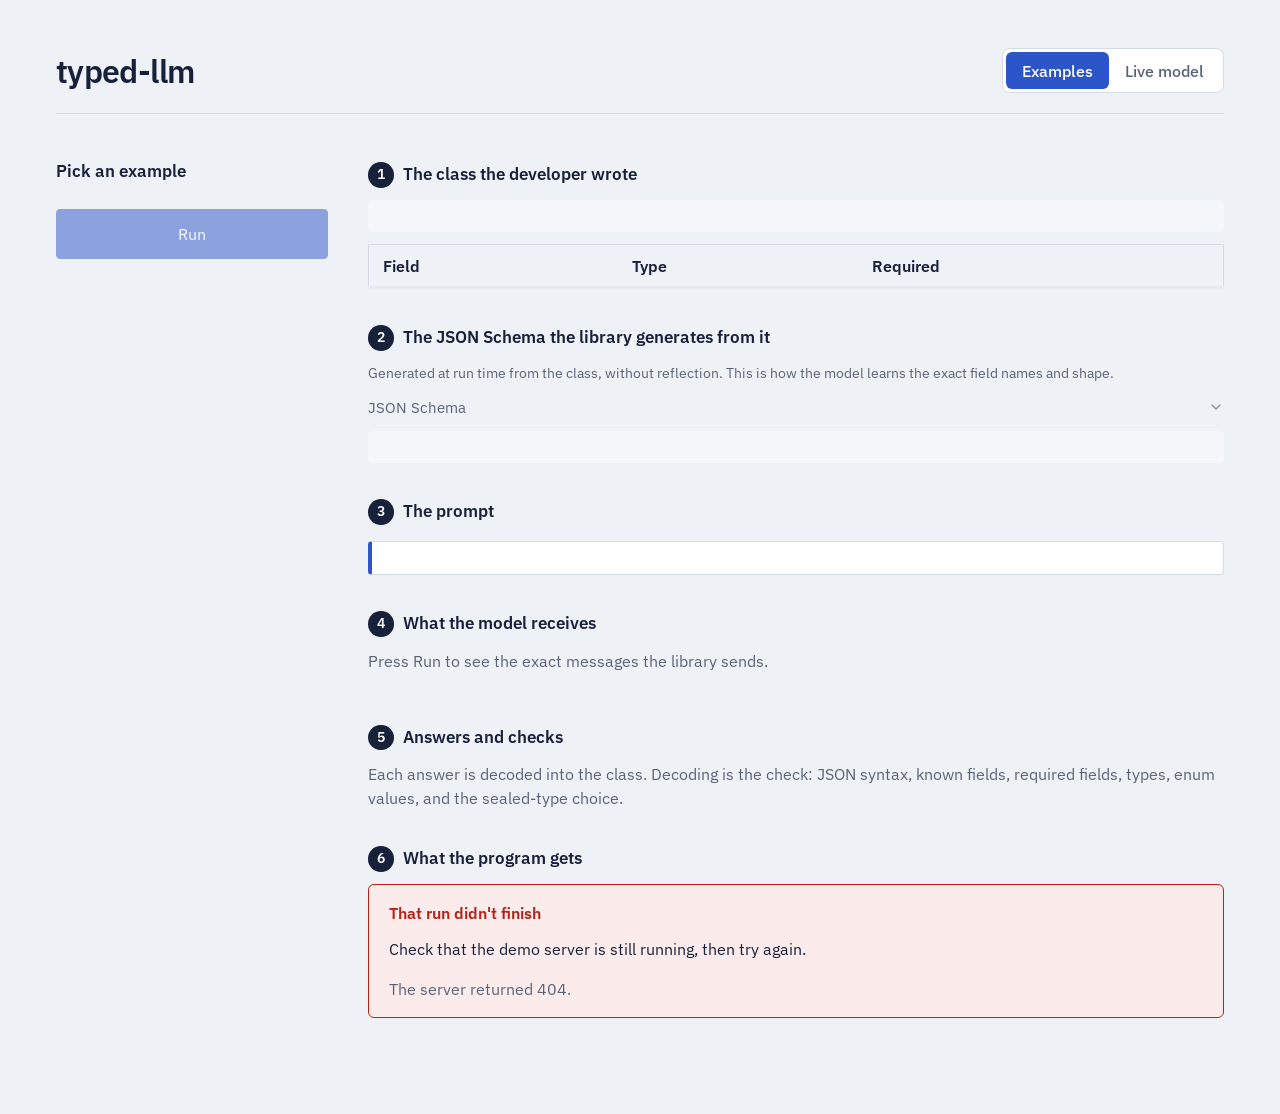
==== commit 81f22490: "removing old and unecessary code" ====
--- a/kotlin-library/demo-ui/src/main/resources/static/index.html
+++ b/kotlin-library/demo-ui/src/main/resources/static/index.html
@@ -27,44 +27,73 @@
         <fieldset id="scenario-list"></fieldset>
       </div>
       <div id="live-controls" hidden>
-        <h2>How the fields are sent</h2>
+        <h2>Class to decode into</h2>
+        <fieldset id="live-target-list"></fieldset>
+        <h2>Model</h2>
         <fieldset id="live-model-list"></fieldset>
-        <p class="hint">Runs on this computer with Ollama. Free, and no account needed.</p>
+        <p class="hint">"Asked nicely" and "Enforced" run on this computer with Ollama: free, no account needed. Gemini choices appear when GEMINI_API_KEY is set.</p>
+      </div>
+      <div id="safeguard-controls" hidden>
+        <h2>Safeguards</h2>
+        <fieldset id="safeguards" class="safeguards">
+          <label class="check"><input type="checkbox" id="sg-missing"><span><b>Allow missing</b><small>Each field can be marked "missing"; the model is told never to guess.</small></span></label>
+          <label class="check"><input type="checkbox" id="sg-evidence"><span><b>Evidence quotes</b><small>Each value comes with the exact source quote; the library checks the quote is in the source and the value is in the quote.</small></span></label>
+          <label class="check"><input type="checkbox" id="sg-targeted"><span><b>Targeted retry</b><small>Missing or unsupported fields get one "quote it or mark it missing" follow-up instead of "fix the error".</small></span></label>
+          <label class="check"><input type="checkbox" id="sg-crosscheck"><span><b>Cross-check</b><small>One extra call asks only for supporting quotes; values it can't support are flagged.</small></span></label>
+        </fieldset>
       </div>
       <button id="run-button" type="button" disabled>Run</button>
     </aside>
 
     <div class="flow">
-      <section class="step" aria-labelledby="step-message">
-        <h2 id="step-message"><span class="step-number">1</span>Message</h2>
-        <blockquote id="message-view" class="message"></blockquote>
-        <textarea id="message-input" rows="3" hidden aria-label="Message to send to the model"></textarea>
-      </section>
-
-      <section class="step" aria-labelledby="step-fields">
-        <h2 id="step-fields"><span class="step-number">2</span>Fields we asked for</h2>
+      <section class="step" aria-labelledby="step-class">
+        <h2 id="step-class"><span class="step-number">1</span>The class the developer wrote</h2>
+        <p id="target-heading" class="target-heading"></p>
+        <p id="target-note" class="target-note hint"></p>
+        <pre class="source"><code id="target-source"></code></pre>
         <table class="fields">
           <thead><tr><th>Field</th><th>Type</th><th>Required</th></tr></thead>
           <tbody id="field-rows"></tbody>
         </table>
-        <details class="code">
-          <summary>Show code</summary>
-          <p>The Kotlin type a developer writes</p>
-          <pre><code id="target-source"></code></pre>
-          <p>The JSON Schema the library generates from it</p>
+      </section>
+
+      <section class="step" aria-labelledby="step-schema">
+        <h2 id="step-schema"><span class="step-number">2</span>The JSON Schema the library generates from it</h2>
+        <p class="hint">Generated at run time from the class, without reflection. This is how the model learns the exact field names and shape.</p>
+        <details class="code" open>
+          <summary>JSON Schema</summary>
           <pre><code id="target-schema"></code></pre>
         </details>
       </section>
 
+      <section class="step" aria-labelledby="step-message">
+        <h2 id="step-message"><span class="step-number">3</span>The prompt</h2>
+        <p id="prompt-hint" class="hint"></p>
+        <blockquote id="message-view" class="message"></blockquote>
+        <textarea id="message-input" rows="8" hidden aria-label="Prompt to send to the model"></textarea>
+        <p id="prompt-count" class="hint count" hidden></p>
+      </section>
+
+      <section class="step" aria-labelledby="step-sent">
+        <h2 id="step-sent"><span class="step-number">4</span>What the model receives</h2>
+        <p id="sent-empty" class="empty">Press Run to see the exact messages the library sends.</p>
+        <p id="sent-note" class="sent-note" hidden></p>
+        <ol id="sent-messages" class="messages"></ol>
+      </section>
+
       <section class="step" aria-labelledby="step-answers">
-        <h2 id="step-answers"><span class="step-number">3</span>Answers from the model</h2>
-        <p id="answers-empty" class="empty">Press Run to see each answer checked against the fields.</p>
+        <h2 id="step-answers"><span class="step-number">5</span>Answers and checks</h2>
+        <p id="answers-empty" class="empty">Each answer is decoded into the class. Decoding is the check: JSON syntax, known fields, required fields, types, enum values, and the sealed-type choice.</p>
         <ol id="attempts" class="attempts"></ol>
       </section>
 
       <section class="step" aria-labelledby="step-result" aria-live="polite">
-        <h2 id="step-result"><span class="step-number">4</span>Result</h2>
+        <h2 id="step-result"><span class="step-number">6</span>What the program gets</h2>
         <div id="result" class="result"></div>
+        <div id="field-report-wrap" class="field-report" hidden>
+          <h3>Field by field</h3>
+          <div class="table-wrap"><table><thead><tr><th>Field</th><th>Library says</th><th>Value</th><th>Quote</th><th>Why</th></tr></thead><tbody id="field-report"></tbody></table></div>
+        </div>
       </section>
     </div>
   </main>
@@ -73,12 +102,18 @@
     <li class="attempt">
       <div class="attempt-head">
         <span class="attempt-number"></span>
+        <span class="check"></span>
         <span class="verdict"></span>
       </div>
+      <p class="attempt-meta"></p>
       <p class="attempt-problem"></p>
       <pre class="attempt-output"></pre>
       <details class="attempt-error">
-        <summary>Exact error</summary>
+        <summary>Exact error from the decoder</summary>
+        <pre></pre>
+      </details>
+      <details class="attempt-sentback">
+        <summary>What the library sent back</summary>
         <pre></pre>
       </details>
     </li>
--- a/kotlin-library/demo-ui/src/main/resources/static/styles.css
+++ b/kotlin-library/demo-ui/src/main/resources/static/styles.css
@@ -163,6 +163,16 @@
 
 #message-input { font-size: 1.05rem; margin: 0; }
 
+.target-heading {
+  font-weight: 600;
+  font-size: 1.05rem;
+  margin: 0 0 0.25rem;
+}
+
+.target-note {
+  margin: 0 0 0.75rem;
+}
+
 .fields {
   background: var(--panel);
   border: 1px solid var(--line);
@@ -174,7 +184,10 @@
 
 .code summary { font-size: 0.95rem; color: var(--muted); }
 .code p { margin: 0.9rem 0 0.35rem; font-size: 0.9rem; color: var(--muted); }
-.code pre { margin: 0; max-height: 22rem; overflow: auto; }
+.code pre { margin: 0.5rem 0 0; max-height: 22rem; overflow: auto; }
+
+.source { margin: 0 0 0.75rem; font-size: 0.85rem; }
+.source code { white-space: pre; }
 
 /* ---------- answers ---------- */
 
@@ -297,3 +310,97 @@
 }
 
 .muted { color: var(--muted); }
+
+/* ---------- prompt, sent messages, checks ---------- */
+
+#message-input { font-family: var(--pico-font-family-monospace); font-size: 0.9rem; }
+.count { text-align: right; margin: 0.25rem 0 0; }
+.count.over { color: var(--invalid); font-weight: 600; }
+
+.sent-note { margin: 0 0 0.75rem; color: var(--muted); }
+.messages { list-style: none; padding: 0; margin: 0; display: grid; gap: 0.75rem; }
+.sent {
+  list-style: none;
+  margin: 0;
+  background: var(--panel);
+  border: 1px solid var(--line);
+  border-radius: 4px;
+  padding: 0.75rem 1rem;
+}
+.sent.system { border-left: 4px solid var(--ink); }
+.sent.user { border-left: 4px solid var(--accent); }
+.sent-role { margin: 0 0 0.4rem; font-size: 0.85rem; font-weight: 600; color: var(--muted); }
+.sent pre { margin: 0; max-height: 16rem; overflow: auto; font-size: 0.8rem; white-space: pre-wrap; }
+
+.attempt-head { gap: 0.75rem; }
+.attempt-head .verdict { margin-left: auto; }
+.check {
+  font-size: 0.8rem;
+  font-weight: 600;
+  padding: 0.1rem 0.5rem;
+  border-radius: 4px;
+}
+.rejected .check { background: var(--invalid-tint); color: var(--invalid); }
+.accepted .check { background: var(--valid-tint); color: var(--valid); }
+.attempt-meta { margin: 0 0 0.5rem; font-size: 0.85rem; color: var(--muted); font-variant-numeric: tabular-nums; }
+
+.attempt-sentback { margin: 0.4rem 0 0; }
+.attempt-sentback summary { font-size: 0.85rem; color: var(--muted); }
+.attempt-sentback pre { margin: 0.4rem 0 0; font-size: 0.8rem; white-space: pre-wrap; }
+
+.result ol.nested { margin: 0; padding-left: 1.25rem; display: grid; gap: 0.6rem; }
+.result ol.nested > li { padding-left: 0.25rem; }
+.result ol.nested dl { font-size: 0.95rem; }
+
+/* ---------- safeguards, cases, field report, fabrication test ---------- */
+
+:root, :root[data-theme="light"] {
+  --warn: #9a5b00;
+  --warn-tint: #fdf1dc;
+}
+
+
+.safeguards { margin-bottom: 1rem; }
+.check {
+  display: grid;
+  grid-template-columns: auto 1fr;
+  gap: 0.6rem;
+  padding: 0.6rem 0.75rem;
+  margin-bottom: 0.4rem;
+  background: var(--panel);
+  border: 1px solid var(--line);
+  border-radius: 6px;
+  cursor: pointer;
+}
+.check:has(input:checked) { border-color: var(--accent); }
+.check input { margin: 0.2rem 0 0; }
+.check b { font-weight: 500; display: block; }
+.check small { color: var(--muted); line-height: 1.35; display: block; }
+
+.chip {
+  display: inline-block;
+  padding: 0.05rem 0.45rem;
+  margin: 0.1rem 0.25rem 0.1rem 0;
+  border-radius: 4px;
+  font-size: 0.8rem;
+  font-weight: 600;
+  background: var(--paper);
+  color: var(--muted);
+  white-space: nowrap;
+}
+.chip.good { background: var(--valid-tint); color: var(--valid); }
+.chip.bad { background: var(--invalid-tint); color: var(--invalid); }
+.chip.warn { background: var(--warn-tint); color: var(--warn); }
+
+.result.partial { border-color: var(--warn); background: var(--warn-tint); }
+.partial .result-title { color: var(--warn); }
+
+.table-wrap { overflow-x: auto; }
+.field-report { margin-top: 1rem; }
+.field-report h3 { font-size: 1rem; font-weight: 600; margin: 1.25rem 0 0.5rem; }
+.field-report table { background: var(--panel); border: 1px solid var(--line); font-size: 0.9rem; }
+.field-report td, .field-report th { padding: 0.45rem 0.7rem; vertical-align: top; }
+.field-report td.quote { font-style: italic; }
+
+.attempt.crosscheck { border-left-color: var(--accent); }
+
